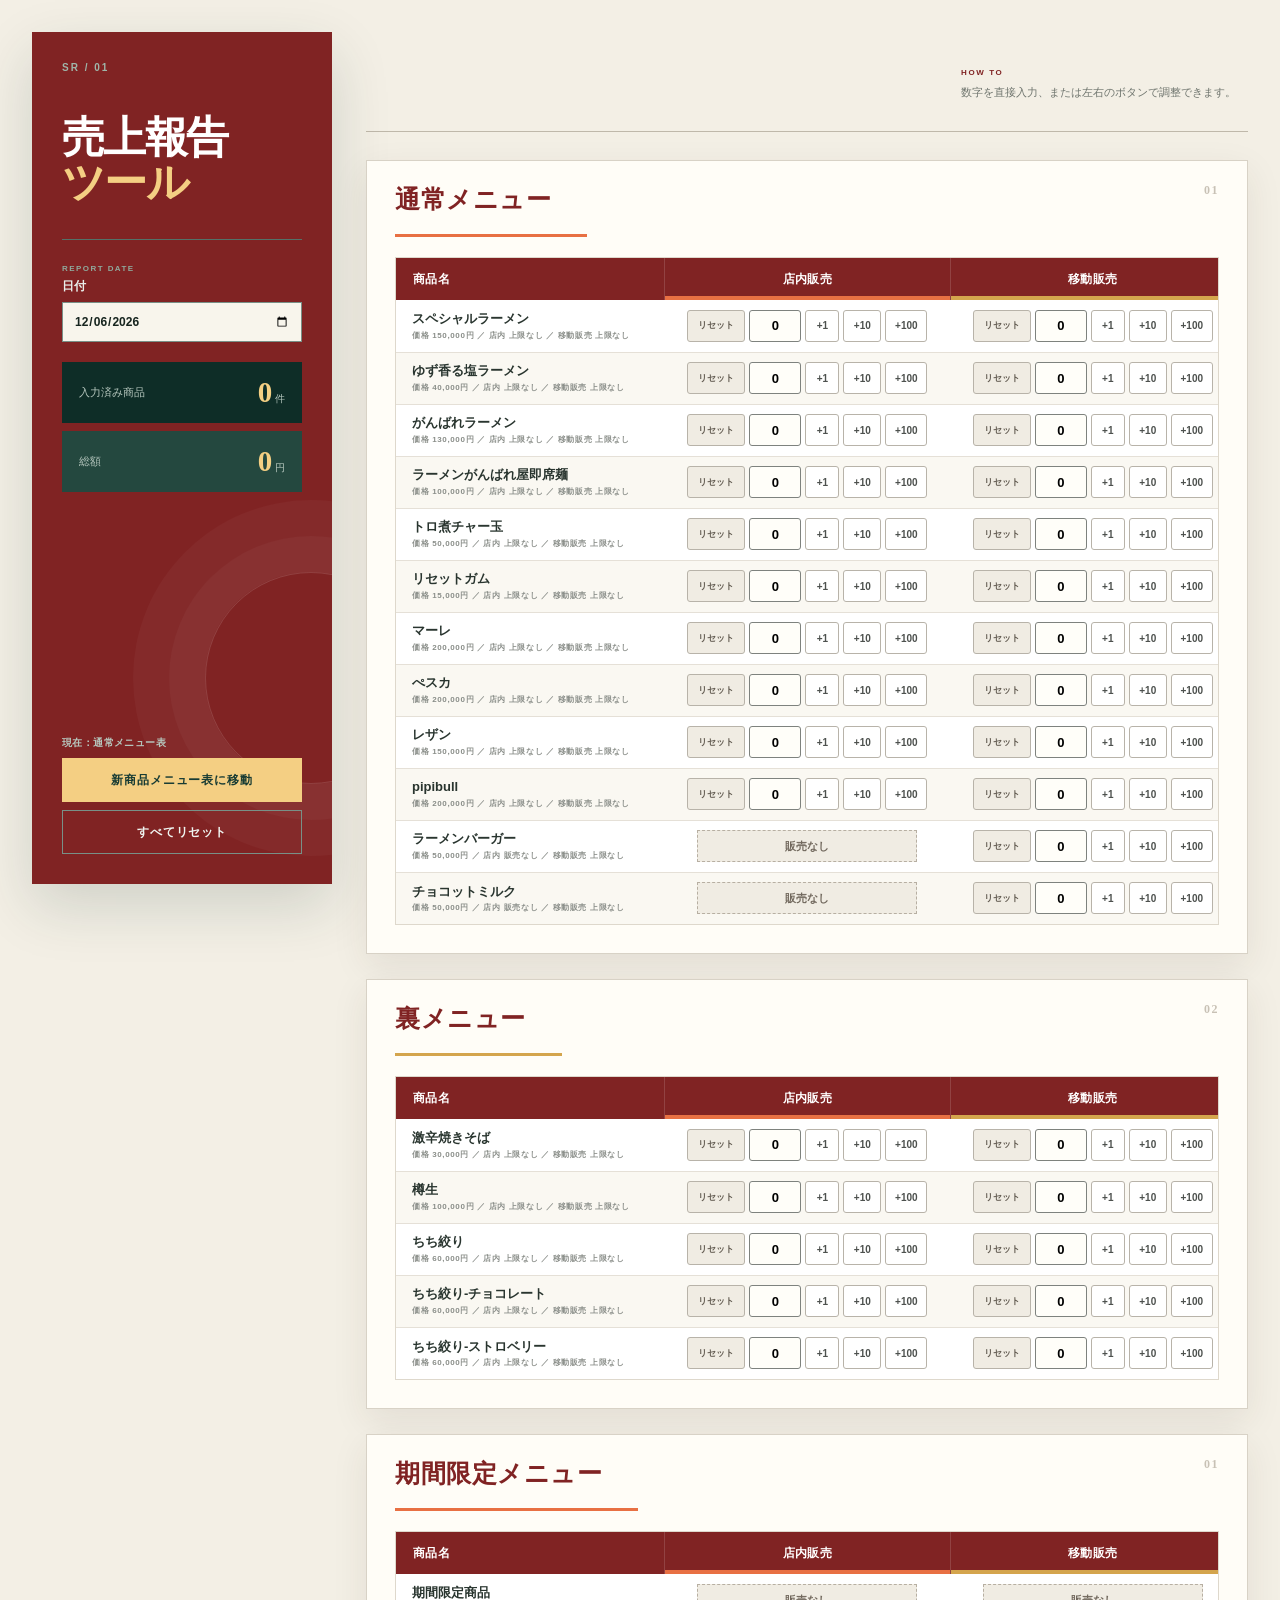
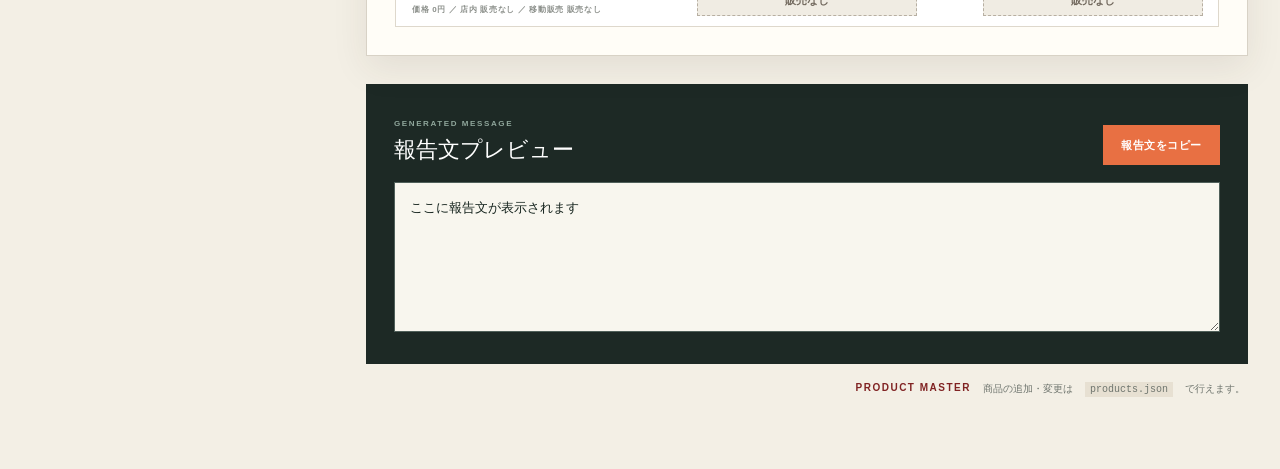
==== index.html @ a246244f "新商品追加" ====
<!doctype html>
<html lang="ja">
  <head>
    <meta charset="UTF-8">
    <meta name="viewport" content="width=device-width, initial-scale=1">
    <meta name="theme-color" content="#173b33">
    <meta name="description" content="商品の販売数を入力して、報告文を作成できる売上報告ツールです。">
    <title>売上報告ツール</title>
    <link rel="icon" href="favicon.svg">
    <link rel="stylesheet" href="styles.css?v=20260827">
    <script src="app.js?v=20260827" defer></script>
  </head>
  <body>
    <main class="app-shell">
      <aside class="control-deck">
        <header class="app-header">
          <span class="brand-number">SR / 01</span>
          <h1>売上報告<br><em>ツール</em></h1>
        </header>

        <div class="report-meta">
          <label>
            <span>REPORT DATE</span>
            日付
            <input id="report-date" type="date">
          </label>
        </div>

        <div class="count-card">
          <span>入力済み商品</span>
          <p><strong id="copy-count">0</strong><small> 件</small></p>
        </div>

        <div class="total-card" aria-live="polite">
          <span>総額</span>
          <p><strong id="sales-total">0</strong><small> 円</small></p>
        </div>

        <p id="current-menu-label" class="current-menu-label">現在：通常メニュー表</p>
        <button id="menu-switch-button" class="menu-switch-button" type="button" disabled>新商品メニュー表に移動</button>
        <button id="reset-button" class="reset-button" type="button">すべてリセット</button>
      </aside>

      <section class="work-area">
        <header class="work-header">
          <p class="work-note"><span>HOW TO</span> 数字を直接入力、または左右のボタンで調整できます。</p>
        </header>

        <div id="menu-panels" class="menu-panels" aria-live="polite">
          <p class="loading">商品情報を読み込んでいます…</p>
        </div>

        <section class="report-section" aria-labelledby="report-heading">
          <div class="report-actions">
            <div>
              <span>GENERATED MESSAGE</span>
              <h2 id="report-heading">報告文プレビュー</h2>
            </div>
            <div class="copy-action">
              <span id="copy-status" role="status"></span>
              <button id="copy-button" class="copy-button" type="button">報告文をコピー</button>
            </div>
          </div>
          <textarea id="report-output" readonly>ここに報告文が表示されます</textarea>
        </section>

        <footer>
          <span>PRODUCT MASTER</span>
          商品の追加・変更は <code id="product-master-file">products.json</code> で行えます。
        </footer>
      </section>
    </main>
  </body>
</html>
---- styles.css ----
:root {
  --paper: #f3efe5;
  --paper-deep: #e8e1d2;
  --card: #fffdf7;
  --ink: #17251f;
  --muted: #6f756e;
  --red: #802323;
  /* #173b33 */
  --red-soft: #000000;
  /* #dce8df */
  --orange: #e87043;
  --gold: #d4a54d;
  --blue: #4f7884;
  --line: #d8d2c6;
}

* { box-sizing: border-box; }
html { background: var(--paper); }

body {
  margin: 0;
  min-width: 320px;
  background:
    linear-gradient(90deg, transparent 49.9%, #ded8ca 50%, transparent 50.1%) 0 0 / 25% 100%,
    var(--paper);
  color: var(--ink);
  font-family: Arial, "Yu Gothic", "Hiragino Kaku Gothic ProN", sans-serif;
}

button, input, textarea { font: inherit; }
button { cursor: pointer; }

.app-shell {
  width: min(100%, 1600px);
  min-height: 100vh;
  margin: 0 auto;
  padding: 32px;
  display: grid;
  grid-template-columns: 300px minmax(0, 1fr);
  gap: 34px;
}

.control-deck {
  position: sticky;
  top: 24px;
  height: calc(100vh - 48px);
  min-height: 720px;
  padding: 30px;
  display: flex;
  flex-direction: column;
  overflow: hidden;
  background: var(--red);
  color: #fff;
  box-shadow: 0 22px 55px #173b3329;
}

.control-deck::before {
  content: "";
  position: absolute;
  right: -85px;
  bottom: 100px;
  width: 210px;
  height: 210px;
  border: 1px solid #ffffff22;
  border-radius: 50%;
  box-shadow: 0 0 0 36px #ffffff08, 0 0 0 72px #ffffff08;
}

.app-header { position: relative; z-index: 1; }
.brand-number { display: block; color: #9fb6aa; font-size: 10px; font-weight: 800; letter-spacing: .2em; }
.app-header h1 { margin: 42px 0 0; color: #fff; font: 600 43px/1.05 Georgia, "Yu Mincho", serif; letter-spacing: -.04em; }
.app-header h1 em { color: #f4cf83; font-style: normal; }

.report-meta {
  position: relative;
  z-index: 1;
  margin-top: 34px;
  padding-top: 24px;
  display: grid;
  gap: 17px;
  border-top: 1px solid #547168;
}

.report-meta label { color: #e9efeb; font-size: 12px; font-weight: 700; }
.report-meta label > span { display: block; margin-bottom: 5px; color: #8fa99c; font-size: 8px; letter-spacing: .18em; }
.report-meta input {
  width: 100%;
  height: 40px;
  margin-top: 7px;
  padding: 0 11px;
  border: 1px solid #789087;
  border-radius: 0;
  outline: none;
  background: #f8f5ec;
  color: var(--ink);
}
.report-meta input:focus { border-color: #f4cf83; box-shadow: 0 0 0 3px #f4cf8325; }

.count-card,
.total-card {
  position: relative;
  z-index: 1;
  margin-top: 20px;
  padding: 14px 17px;
  display: flex;
  align-items: center;
  justify-content: space-between;
  background: #0e2d27;
}
.total-card { margin-top: 8px; background: #24483f; }
.count-card > span,
.total-card > span { color: #b6c7be; font-size: 11px; }
.count-card p,
.total-card p { margin: 0; }
.count-card strong,
.total-card strong { color: #f4cf83; font: 600 29px Georgia, serif; }
.count-card small,
.total-card small { color: #b6c7be; font-size: 10px; }

.menu-switch-button,
.reset-button {
  position: relative;
  z-index: 1;
  width: 100%;
  min-height: 44px;
  border: 1px solid #789087;
  background: transparent;
  color: #eff5f1;
  font-size: 12px;
  font-weight: 800;
  letter-spacing: .08em;
}
.current-menu-label {
  position: relative;
  z-index: 1;
  margin: auto 0 8px;
  color: #b6c7be;
  font-size: 10px;
  font-weight: 700;
  letter-spacing: .04em;
}
.menu-switch-button {
  border-color: #f4cf83;
  background: #f4cf83;
  color: #173b33;
}
.menu-switch-button:hover:not(:disabled) { background: #ffe0a0; }
.menu-switch-button:disabled { cursor: not-allowed; opacity: .6; }
.reset-button { margin-top: 8px; }
.reset-button:hover { border-color: #f4cf83; color: #f4cf83; }

.work-area { min-width: 0; padding: 18px 0 40px; }

.work-header {
  min-height: 82px;
  padding: 8px 12px 30px;
  display: flex;
  align-items: flex-end;
  justify-content: flex-end;
  gap: 30px;
  border-bottom: 1px solid #bfb8aa;
}
.work-header p { margin: 0 0 7px; color: var(--orange); font-size: 9px; font-weight: 800; letter-spacing: .22em; }
.work-header h2 { margin: 0; font: 600 clamp(30px, 4vw, 50px)/1 Georgia, "Yu Mincho", serif; letter-spacing: -.04em; }
.work-header .work-note { max-width: 320px; margin: 0; color: var(--muted); font-size: 11px; font-weight: 500; letter-spacing: 0; line-height: 1.65; }
.work-note span { display: block; margin-bottom: 4px; color: var(--red); font-size: 8px; font-weight: 800; letter-spacing: .2em; }

.menu-panels { padding-top: 28px; display: grid; gap: 25px; }

.menu-panel {
  position: relative;
  min-width: 0;
  padding: 0 28px 28px;
  border: 1px solid var(--line);
  background: var(--card);
  box-shadow: 0 12px 34px #3b332416;
}

.menu-panel::before {
  content: "01";
  position: absolute;
  top: 22px;
  right: 28px;
  color: #c8c1b5;
  font: 700 12px Georgia, serif;
  letter-spacing: .12em;
}
.menu-panel:nth-child(2)::before { content: "02"; }

.menu-panel h2 {
  width: fit-content;
  margin: 0 0 20px;
  padding: 22px 36px 18px 0;
  border-bottom: 3px solid var(--orange);
  color: var(--red);
  font: 600 25px Georgia, "Yu Mincho", serif;
  letter-spacing: .02em;
}
.menu-panel:nth-child(2) h2 { border-bottom-color: var(--gold); }

.table-scroll { overflow-x: auto; border: 1px solid #ded8cc; }
.menu-table { width: 100%; min-width: 840px; border-collapse: collapse; table-layout: fixed; background: #fff; }
.menu-table th { height: 42px; padding: 8px 6px; border-right: 1px solid #ffffff24; background: var(--red); color: #fff; text-align: center; font-size: 12px; letter-spacing: .03em; }
.menu-table th:first-child { width: 32%; text-align: left; padding-left: 17px; }
.menu-table th:not(:first-child) { width: 34%; }
.menu-table th:nth-child(2) { box-shadow: inset 0 -4px var(--orange); }
.menu-table th:nth-child(3) { box-shadow: inset 0 -4px var(--gold); }

.menu-table td { height: 52px; padding: 9px 12px; border-bottom: 1px solid #e5e0d7; background: #fff; vertical-align: middle; }
.menu-table tr:nth-child(even) td { background: #faf8f2; }
.menu-table tr:last-child td { border-bottom: 0; }
.product-name { padding-left: 16px !important; color: #29352f; font-size: 13px; font-weight: 800; line-height: 1.35; overflow-wrap: anywhere; }
.product-name small { display: block; margin-top: 3px; color: #8a8e89; font-size: 8px; font-weight: 700; letter-spacing: .08em; }

.counter {
  width: min(100%, 240px);
  margin: 0 auto;
  display: grid;
  grid-template-columns: 58px minmax(52px, 64px) 34px 38px 42px;
  justify-content: center;
  align-items: stretch;
  gap: 4px;
}
.counter button {
  height: 32px;
  padding: 0;
  border: 1px solid #b8b3a9;
  border-radius: 3px;
  background: #fff;
  color: #4d514e;
  font-size: 10px;
  font-weight: 800;
}
.counter button:hover { border-color: var(--orange); background: #fff3e9; color: #a33e19; }
.counter .counter-reset { background: #f0ece3; color: #655e54; font-size: 9px; }
.counter .counter-reset:hover { border-color: var(--red); background: var(--red-soft); color: var(--red); }
.counter button:focus-visible, .counter input:focus-visible { outline: 3px solid #e9b85f; outline-offset: 1px; }
.counter input {
  width: 100%;
  height: 32px;
  padding: 2px;
  border: 1px solid #7e827e;
  border-radius: 3px;
  background: #fffef9;
  text-align: center;
  font-size: 13px;
  font-weight: 800;
  appearance: textfield;
}
.counter input::-webkit-inner-spin-button, .counter input::-webkit-outer-spin-button { appearance: none; margin: 0; }
.counter-note {
  width: min(100%, 220px);
  min-height: 32px;
  margin: 0 auto;
  padding: 6px 10px;
  display: grid;
  place-items: center;
  border: 1px dashed #b7afa2;
  background: #f0ece3;
  color: #71685d;
  text-align: center;
  font-size: 11px;
  font-weight: 800;
}

.loading, .error-message {
  min-height: 150px;
  margin: 0;
  padding: 58px 24px;
  border: 1px solid var(--line);
  background: var(--card);
  text-align: center;
}
.error-message { color: #a12f1c; background: #fff0ea; }
.error-message strong { display: block; color: #7e2d1d; }
.error-message p { margin: 10px 0 18px; color: #755f58; font-size: 12px; font-weight: 500; }
.file-load-button {
  width: fit-content;
  margin: 0 auto;
  padding: 10px 16px;
  display: block;
  background: var(--red);
  color: #fff;
  font-size: 12px;
  font-weight: 800;
  cursor: pointer;
}
.file-load-button input { position: absolute; width: 1px; height: 1px; overflow: hidden; opacity: 0; }

.report-section {
  margin-top: 28px;
  padding: 28px;
  background: #1d2925;
  color: #fff;
}
.report-actions { margin-bottom: 17px; display: flex; align-items: flex-end; justify-content: space-between; gap: 20px; }
.report-actions span { color: #8fa69b; font-size: 8px; font-weight: 800; letter-spacing: .2em; }
.report-actions h2 { margin: 5px 0 0; font: 500 22px Georgia, "Yu Mincho", serif; }
.copy-action { display: flex; align-items: center; gap: 13px; }
#copy-status { color: #f4cf83; font-size: 10px; letter-spacing: 0; }
.copy-button { min-height: 40px; padding: 0 18px; border: 0; background: var(--orange); color: white; font-size: 11px; font-weight: 800; letter-spacing: .05em; }
.copy-button:hover { background: #f18056; }
#report-output { width: 100%; min-height: 150px; padding: 15px; border: 1px solid #50605a; outline: none; resize: vertical; background: #f8f6ee; color: var(--ink); font-family: "MS Gothic", "BIZ UDGothic", ui-monospace, Consolas, monospace; font-size: 13px; line-height: 1.65; font-weight: 500; white-space: pre; tab-size: 4; }
#report-output:focus { border-color: #f4cf83; }

footer { padding: 18px 3px 0; display: flex; justify-content: flex-end; gap: 12px; color: var(--muted); font-size: 10px; }
footer > span { color: var(--red); font-weight: 800; letter-spacing: .15em; }
footer code { padding: 2px 5px; background: #e7e0d2; }

@media (max-width: 1000px) {
  .app-shell { padding: 20px; grid-template-columns: 240px minmax(0, 1fr); gap: 20px; }
  .control-deck { padding: 24px; }
  .app-header h1 { font-size: 36px; }
}

@media (max-width: 760px) {
  body { background: var(--paper); }
  .app-shell { padding: 12px; display: block; }
  .control-deck { position: relative; top: auto; width: 100%; height: auto; min-height: 0; padding: 24px; }
  .control-deck::before { display: none; }
  .app-header h1 br { display: none; }
  .app-header h1 { margin-top: 24px; font-size: 34px; }
  .app-header h1 em { margin-left: 8px; }
  .report-meta { margin-top: 22px; }
  .count-card { margin-top: 16px; }
  .current-menu-label { margin-top: 18px; }
  .menu-switch-button,
  .reset-button { margin-top: 8px; }
  .work-area { padding-top: 15px; }
  .work-header { min-height: 82px; padding-inline: 8px; align-items: flex-start; flex-direction: column; }
  .menu-panel { padding-inline: 12px; }
  .table-scroll { overflow: visible; border: 0; }
  .menu-table { min-width: 0; display: block; background: transparent; }
  .menu-table thead { display: none; }
  .menu-table tbody { display: grid; gap: 12px; }
  .menu-table tr {
    display: block;
    overflow: hidden;
    border: 1px solid #ded8cc;
    background: #fff;
  }
  .menu-table td,
  .menu-table tr:nth-child(even) td {
    width: 100%;
    height: auto;
    padding: 12px !important;
    display: block;
    border-bottom: 1px solid #e5e0d7;
    background: #fff;
  }
  .menu-table td:last-child { border-bottom: 0; }
  .menu-table .product-name {
    padding: 15px 12px !important;
    background: #f5f0e6 !important;
    font-size: 15px;
  }
  .menu-table td:not(.product-name)::before {
    margin-bottom: 8px;
    display: block;
    color: var(--red);
    font-size: 10px;
    font-weight: 800;
    letter-spacing: .08em;
  }
  .menu-table td:nth-child(2)::before { content: "店内販売"; }
  .menu-table td:nth-child(3)::before { content: "移動販売"; }
  .counter {
    width: 100%;
    max-width: none;
    grid-template-columns: 52px minmax(42px, 1fr) 34px 38px 42px;
  }
  .counter-note { width: 100%; max-width: none; }
  .report-actions { align-items: flex-start; flex-direction: column; }
  .copy-action { width: 100%; justify-content: space-between; }
}

@media (max-width: 480px) {
  .report-meta { grid-template-columns: 1fr; }
  .menu-panel h2 { font-size: 22px; }
  .report-section { padding: 20px 14px; }
  footer { flex-direction: column; gap: 4px; }
}

@media (prefers-reduced-motion: reduce) {
  * { scroll-behavior: auto !important; transition: none !important; }
}
/* test */
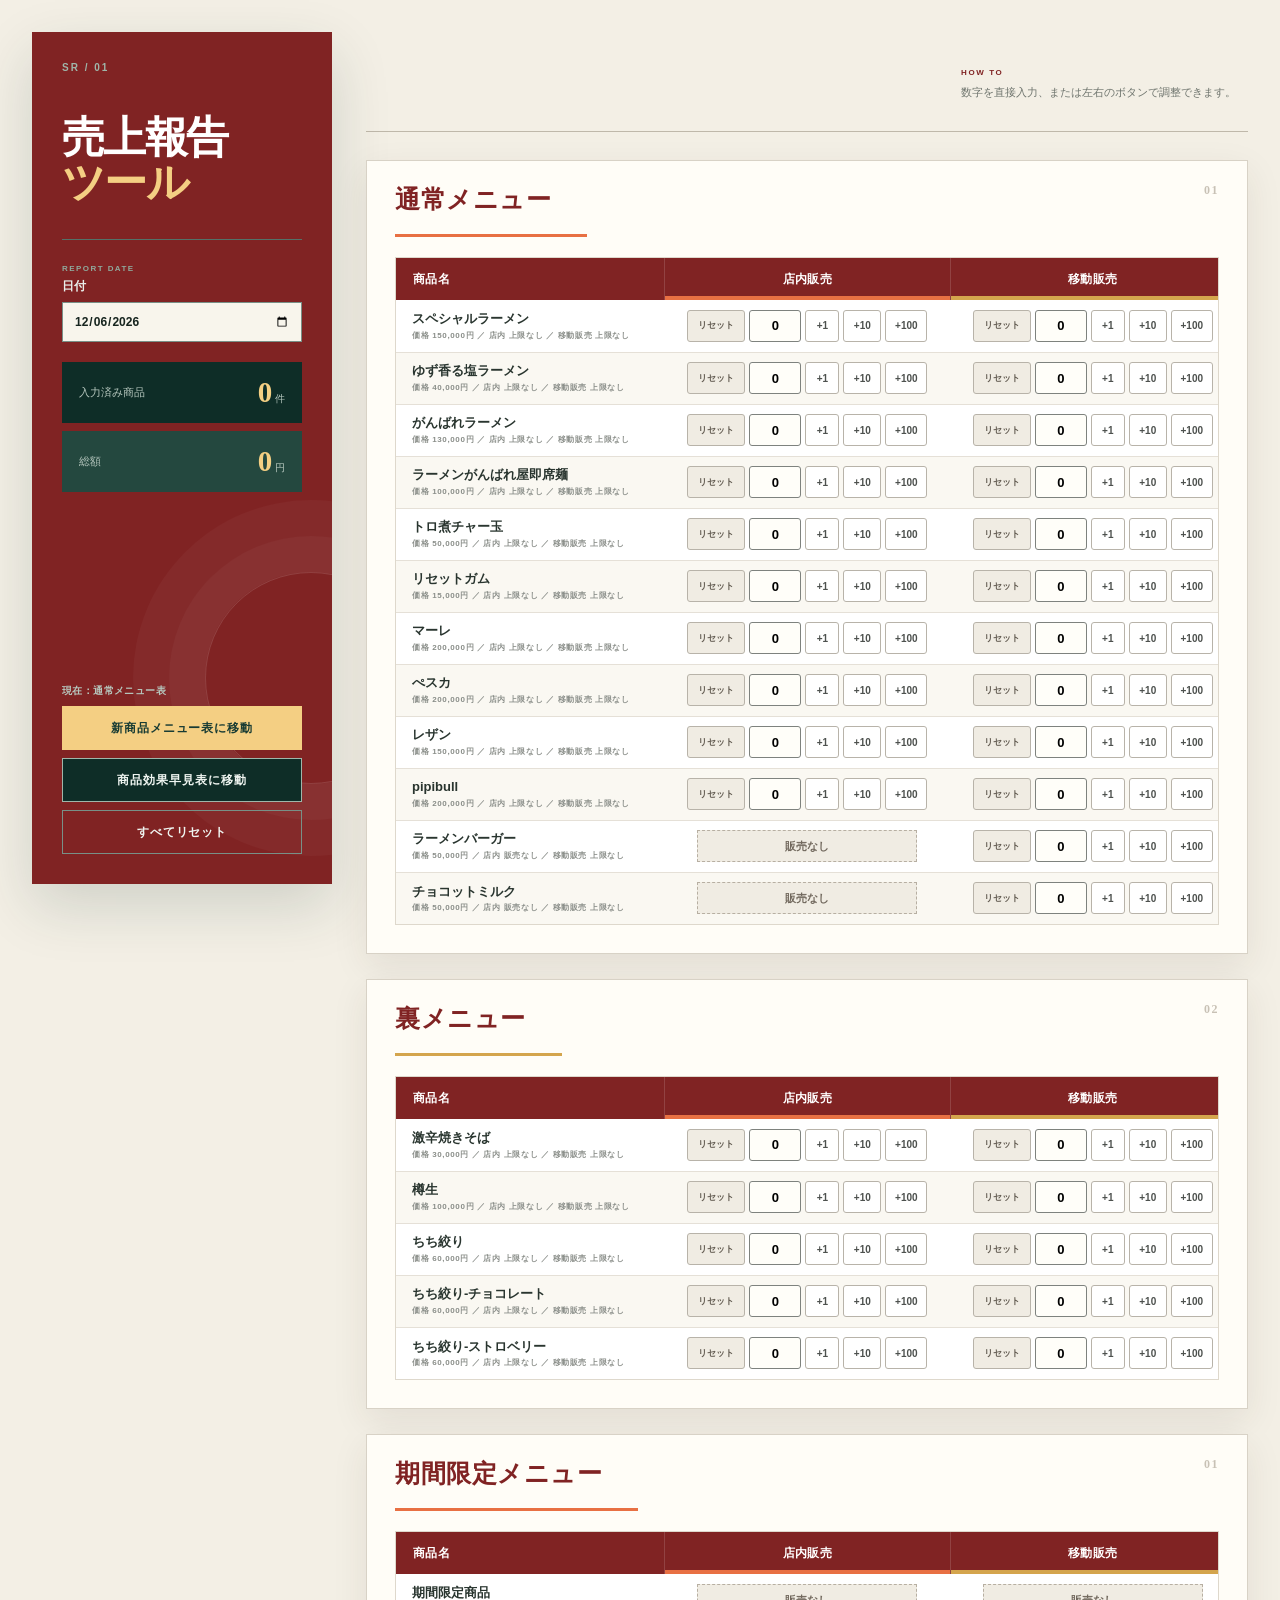
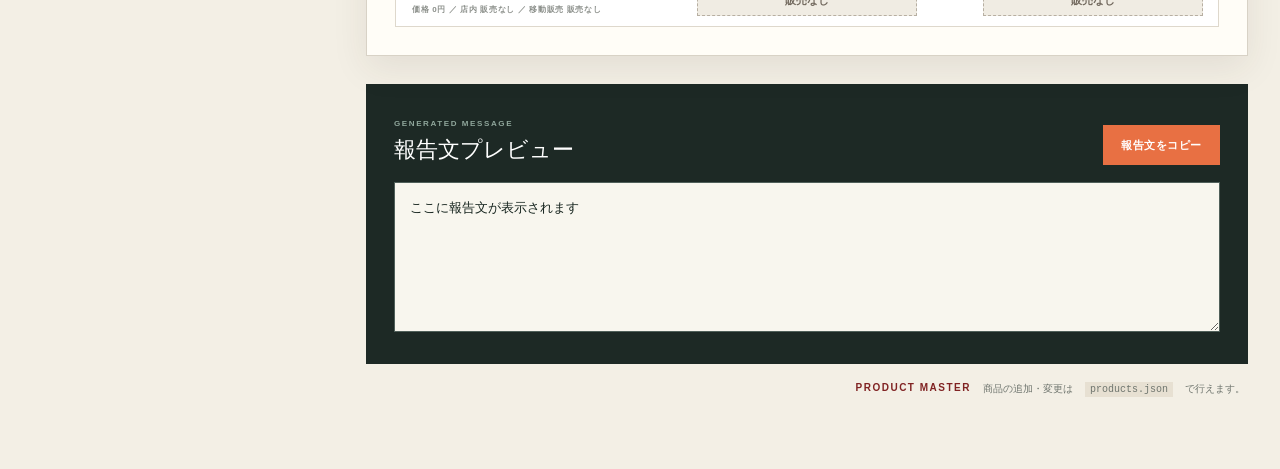
==== commit 509d4136: "効果表追加" ====
--- a/index.html
+++ b/index.html
@@ -38,6 +38,7 @@
 
         <p id="current-menu-label" class="current-menu-label">現在：通常メニュー表</p>
         <button id="menu-switch-button" class="menu-switch-button" type="button" disabled>新商品メニュー表に移動</button>
+        <a class="effect-page-link" href="effect.html">商品効果早見表に移動</a>
         <button id="reset-button" class="reset-button" type="button">すべてリセット</button>
       </aside>
 
--- a/styles.css
+++ b/styles.css
@@ -118,6 +118,7 @@
 .total-card small { color: #b6c7be; font-size: 10px; }
 
 .menu-switch-button,
+.effect-page-link,
 .reset-button {
   position: relative;
   z-index: 1;
@@ -129,7 +130,17 @@
   font-size: 12px;
   font-weight: 800;
   letter-spacing: .08em;
-}
+  text-decoration: none;
+}
+.effect-page-link {
+  margin-top: 8px;
+  display: grid;
+  place-items: center;
+  border-color: #9fb6aa;
+  background: #0e2d27;
+  color: #eff5f1;
+}
+.effect-page-link:hover { border-color: #f4cf83; color: #f4cf83; }
 .current-menu-label {
   position: relative;
   z-index: 1;
@@ -325,6 +336,7 @@
   .count-card { margin-top: 16px; }
   .current-menu-label { margin-top: 18px; }
   .menu-switch-button,
+  .effect-page-link,
   .reset-button { margin-top: 8px; }
   .work-area { padding-top: 15px; }
   .work-header { min-height: 82px; padding-inline: 8px; align-items: flex-start; flex-direction: column; }
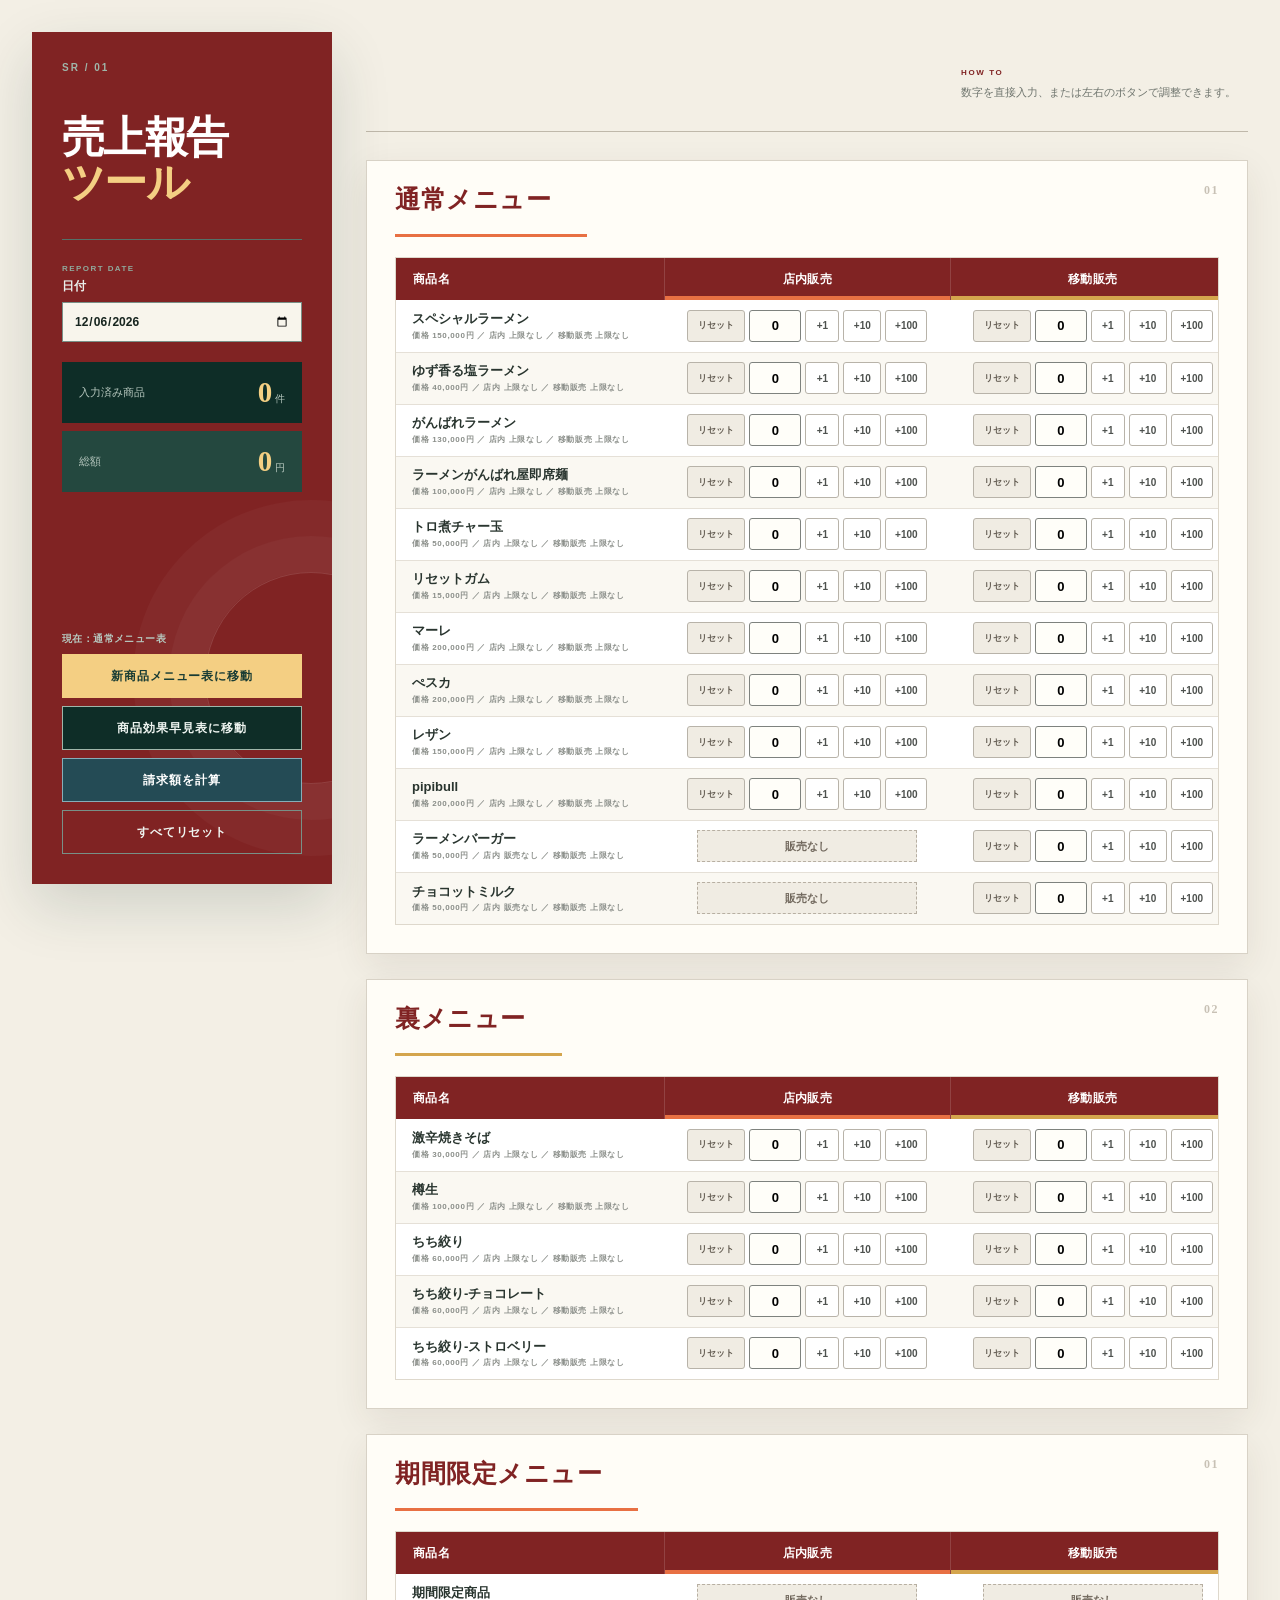
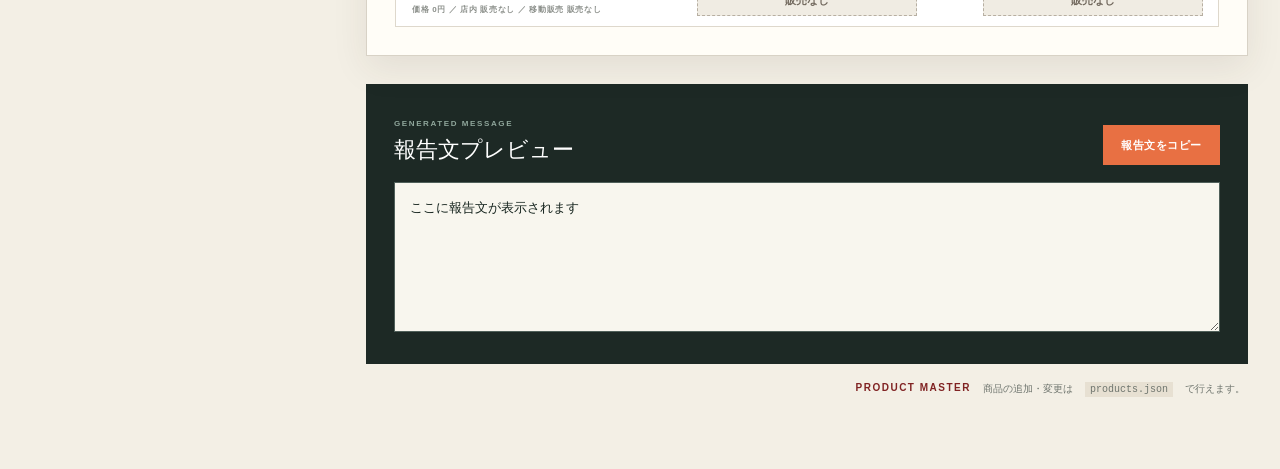
==== commit 7c716a63: "商品追加" ====
--- a/index.html
+++ b/index.html
@@ -7,8 +7,8 @@
     <meta name="description" content="商品の販売数を入力して、報告文を作成できる売上報告ツールです。">
     <title>売上報告ツール</title>
     <link rel="icon" href="favicon.svg">
-    <link rel="stylesheet" href="styles.css?v=20260827">
-    <script src="app.js?v=20260827" defer></script>
+    <link rel="stylesheet" href="styles.css?v=20260830-5">
+    <script src="app.js?v=20260830-5" defer></script>
   </head>
   <body>
     <main class="app-shell">
@@ -39,6 +39,7 @@
         <p id="current-menu-label" class="current-menu-label">現在：通常メニュー表</p>
         <button id="menu-switch-button" class="menu-switch-button" type="button" disabled>新商品メニュー表に移動</button>
         <a class="effect-page-link" href="effect.html">商品効果早見表に移動</a>
+        <button id="calculator-open-button" class="calculator-open-button" type="button" aria-haspopup="dialog" aria-controls="calculator-overlay" disabled>請求額を計算</button>
         <button id="reset-button" class="reset-button" type="button">すべてリセット</button>
       </aside>
 
@@ -71,5 +72,32 @@
         </footer>
       </section>
     </main>
+
+    <div id="calculator-overlay" class="calculator-overlay" hidden>
+      <section class="calculator" role="dialog" aria-modal="true" aria-labelledby="calculator-title">
+        <header class="calculator-header">
+          <div>
+            <span>CHECKOUT</span>
+            <h2 id="calculator-title">お会計計算</h2>
+          </div>
+          <button id="calculator-close-button" class="calculator-close-button" type="button" aria-label="お会計計算を閉じる">×</button>
+        </header>
+        <p id="billing-menu-name" class="billing-menu-name"></p>
+        <div id="billing-list" class="billing-list"></div>
+        <div class="billing-summary" aria-live="polite">
+          <div class="billing-total-area">
+            <span>合計</span>
+            <button id="billing-total-copy-button" class="billing-total-copy-button" type="button" aria-label="合計金額をコピー">
+              <strong><span id="billing-total">0</span><small> 円</small></strong>
+            </button>
+            <small id="billing-copy-status" class="billing-copy-status" role="status">金額をクリックしてコピー</small>
+          </div>
+          <div class="billing-summary-actions">
+            <button id="billing-clear-button" type="button">数量をすべてクリア</button>
+            <button id="billing-apply-button" class="billing-apply-button" type="button" disabled>売り上げ報告に反映</button>
+          </div>
+        </div>
+      </section>
+    </div>
   </body>
 </html>
--- a/styles.css
+++ b/styles.css
@@ -119,6 +119,7 @@
 
 .menu-switch-button,
 .effect-page-link,
+.calculator-open-button,
 .reset-button {
   position: relative;
   z-index: 1;
@@ -141,6 +142,14 @@
   color: #eff5f1;
 }
 .effect-page-link:hover { border-color: #f4cf83; color: #f4cf83; }
+.calculator-open-button {
+  margin-top: 8px;
+  border-color: #86aeb8;
+  background: #244b55;
+  color: #fff;
+}
+.calculator-open-button:hover { border-color: #bce8f1; background: #2d5d68; }
+.calculator-open-button:disabled { cursor: not-allowed; opacity: .6; }
 .current-menu-label {
   position: relative;
   z-index: 1;
@@ -159,6 +168,92 @@
 .menu-switch-button:disabled { cursor: not-allowed; opacity: .6; }
 .reset-button { margin-top: 8px; }
 .reset-button:hover { border-color: #f4cf83; color: #f4cf83; }
+
+.calculator-overlay {
+  position: fixed;
+  inset: 0;
+  z-index: 2000;
+  padding: 20px;
+  display: grid;
+  place-items: center;
+  background: #0b1712b8;
+  backdrop-filter: blur(4px);
+}
+.calculator-overlay[hidden] { display: none; }
+.calculator {
+  width: min(100%, 760px);
+  max-height: calc(100dvh - 40px);
+  padding: 18px;
+  display: flex;
+  flex-direction: column;
+  border: 1px solid #ffffff33;
+  border-radius: 18px;
+  background: #17251f;
+  color: #fff;
+  box-shadow: 0 24px 70px #0008;
+}
+.calculator-header { margin-bottom: 14px; display: flex; align-items: center; justify-content: space-between; }
+.calculator-header span { color: #8fa99c; font-size: 8px; font-weight: 800; letter-spacing: .2em; }
+.calculator-header h2 { margin: 0; color: #f4cf83; font: 600 24px Georgia, "Yu Mincho", serif; }
+.calculator-close-button {
+  width: 40px;
+  height: 40px;
+  border: 1px solid #789087;
+  border-radius: 50%;
+  background: transparent;
+  color: #fff;
+  font-size: 24px;
+  line-height: 1;
+}
+.calculator-close-button:hover { border-color: #f4cf83; color: #f4cf83; }
+.billing-menu-name { margin: 0 0 10px; color: #dce8df; font-size: 12px; font-weight: 700; }
+.billing-list { min-height: 120px; overflow-y: auto; border: 1px solid #52645d; background: #f8f5ec; color: var(--ink); }
+.billing-group h3 { margin: 0; padding: 10px 14px; position: sticky; top: 0; z-index: 1; background: #dce8df; color: #173b33; font-size: 13px; }
+.billing-item {
+  min-height: 68px;
+  padding: 10px 14px;
+  display: grid;
+  grid-template-columns: minmax(0, 1fr) 190px 120px;
+  align-items: center;
+  gap: 14px;
+  border-bottom: 1px solid #ded8cc;
+  background: #fff;
+}
+.billing-group .billing-item:nth-child(odd) { background: #faf8f2; }
+.billing-product { min-width: 0; }
+.billing-product strong { display: block; overflow-wrap: anywhere; font-size: 13px; }
+.billing-product small { display: block; margin-top: 4px; color: var(--muted); font-size: 10px; }
+.billing-quantity { display: grid; gap: 5px; }
+.billing-step-row { display: grid; grid-template-columns: repeat(3, 1fr); gap: 4px; }
+.billing-quantity button,
+.billing-quantity input { width: 100%; height: 34px; border: 1px solid #aaa49a; border-radius: 6px; }
+.billing-quantity button { background: #e7e0d2; color: var(--ink); font-size: 11px; font-weight: 900; }
+.billing-step-row.decrease button { background: #eee8df; color: #70463a; }
+.billing-step-row.increase button { background: #dce8df; color: #24523e; }
+.billing-quantity button:hover { border-color: var(--orange); background: #fff0e6; }
+.billing-quantity input { padding: 2px; background: #fff; text-align: center; font-size: 14px; font-weight: 800; appearance: textfield; }
+.billing-quantity input::-webkit-inner-spin-button,
+.billing-quantity input::-webkit-outer-spin-button { appearance: none; margin: 0; }
+.billing-line-total { color: var(--red); text-align: right; font-size: 14px; }
+.billing-summary { margin-top: 12px; display: flex; align-items: center; justify-content: space-between; gap: 16px; }
+.billing-total-area > span { display: block; color: #b6c7be; font-size: 10px; font-weight: 700; }
+.billing-total-copy-button { margin-top: 3px; padding: 2px 8px 2px 0; border: 0; border-bottom: 1px dashed #f4cf83; background: transparent; text-align: left; }
+.billing-total-copy-button:hover { background: #ffffff0d; }
+.billing-total-copy-button strong { display: block; color: #f4cf83; font: 700 32px Georgia, serif; }
+.billing-summary small { font: 700 11px Arial, sans-serif; }
+.billing-copy-status { min-height: 15px; margin-top: 5px; display: block; color: #b6c7be; font-size: 9px !important; }
+.billing-summary button { min-height: 42px; padding: 0 15px; border: 1px solid #789087; background: transparent; color: #fff; font-size: 11px; font-weight: 800; }
+.billing-summary .billing-total-copy-button { min-height: 0; padding: 2px 8px 2px 0; border: 0; border-bottom: 1px dashed #f4cf83; color: #f4cf83; }
+.billing-summary button:hover { border-color: #f4cf83; color: #f4cf83; }
+.billing-summary-actions { display: flex; gap: 8px; }
+.billing-summary .billing-apply-button { border-color: #f4cf83; background: #f4cf83; color: #173b33; }
+.billing-summary .billing-apply-button:hover:not(:disabled) { background: #ffe0a0; color: #173b33; }
+.billing-summary button:disabled { cursor: not-allowed; opacity: .5; }
+.billing-quantity button:focus-visible,
+.billing-quantity input:focus-visible,
+.billing-summary button:focus-visible,
+.calculator-close-button:focus-visible { outline: 3px solid #f4cf83; outline-offset: 2px; }
+body.calculator-is-open { overflow: hidden; }
 
 .work-area { min-width: 0; padding: 18px 0 40px; }
 
@@ -337,6 +432,7 @@
   .current-menu-label { margin-top: 18px; }
   .menu-switch-button,
   .effect-page-link,
+  .calculator-open-button,
   .reset-button { margin-top: 8px; }
   .work-area { padding-top: 15px; }
   .work-header { min-height: 82px; padding-inline: 8px; align-items: flex-start; flex-direction: column; }
@@ -391,6 +487,15 @@
   .menu-panel h2 { font-size: 22px; }
   .report-section { padding: 20px 14px; }
   footer { flex-direction: column; gap: 4px; }
+  .calculator-overlay { padding: 10px; }
+  .calculator { max-height: calc(100dvh - 20px); padding: 14px; }
+  .billing-item { grid-template-columns: 1fr auto; gap: 9px 12px; }
+  .billing-product { grid-column: 1 / -1; }
+  .billing-quantity { width: 190px; }
+  .billing-line-total { min-width: 96px; }
+  .billing-summary { align-items: stretch; flex-direction: column; }
+  .billing-summary-actions { display: grid; grid-template-columns: 1fr 1fr; }
+  .billing-summary-actions button { width: 100%; padding: 0 8px; }
 }
 
 @media (prefers-reduced-motion: reduce) {
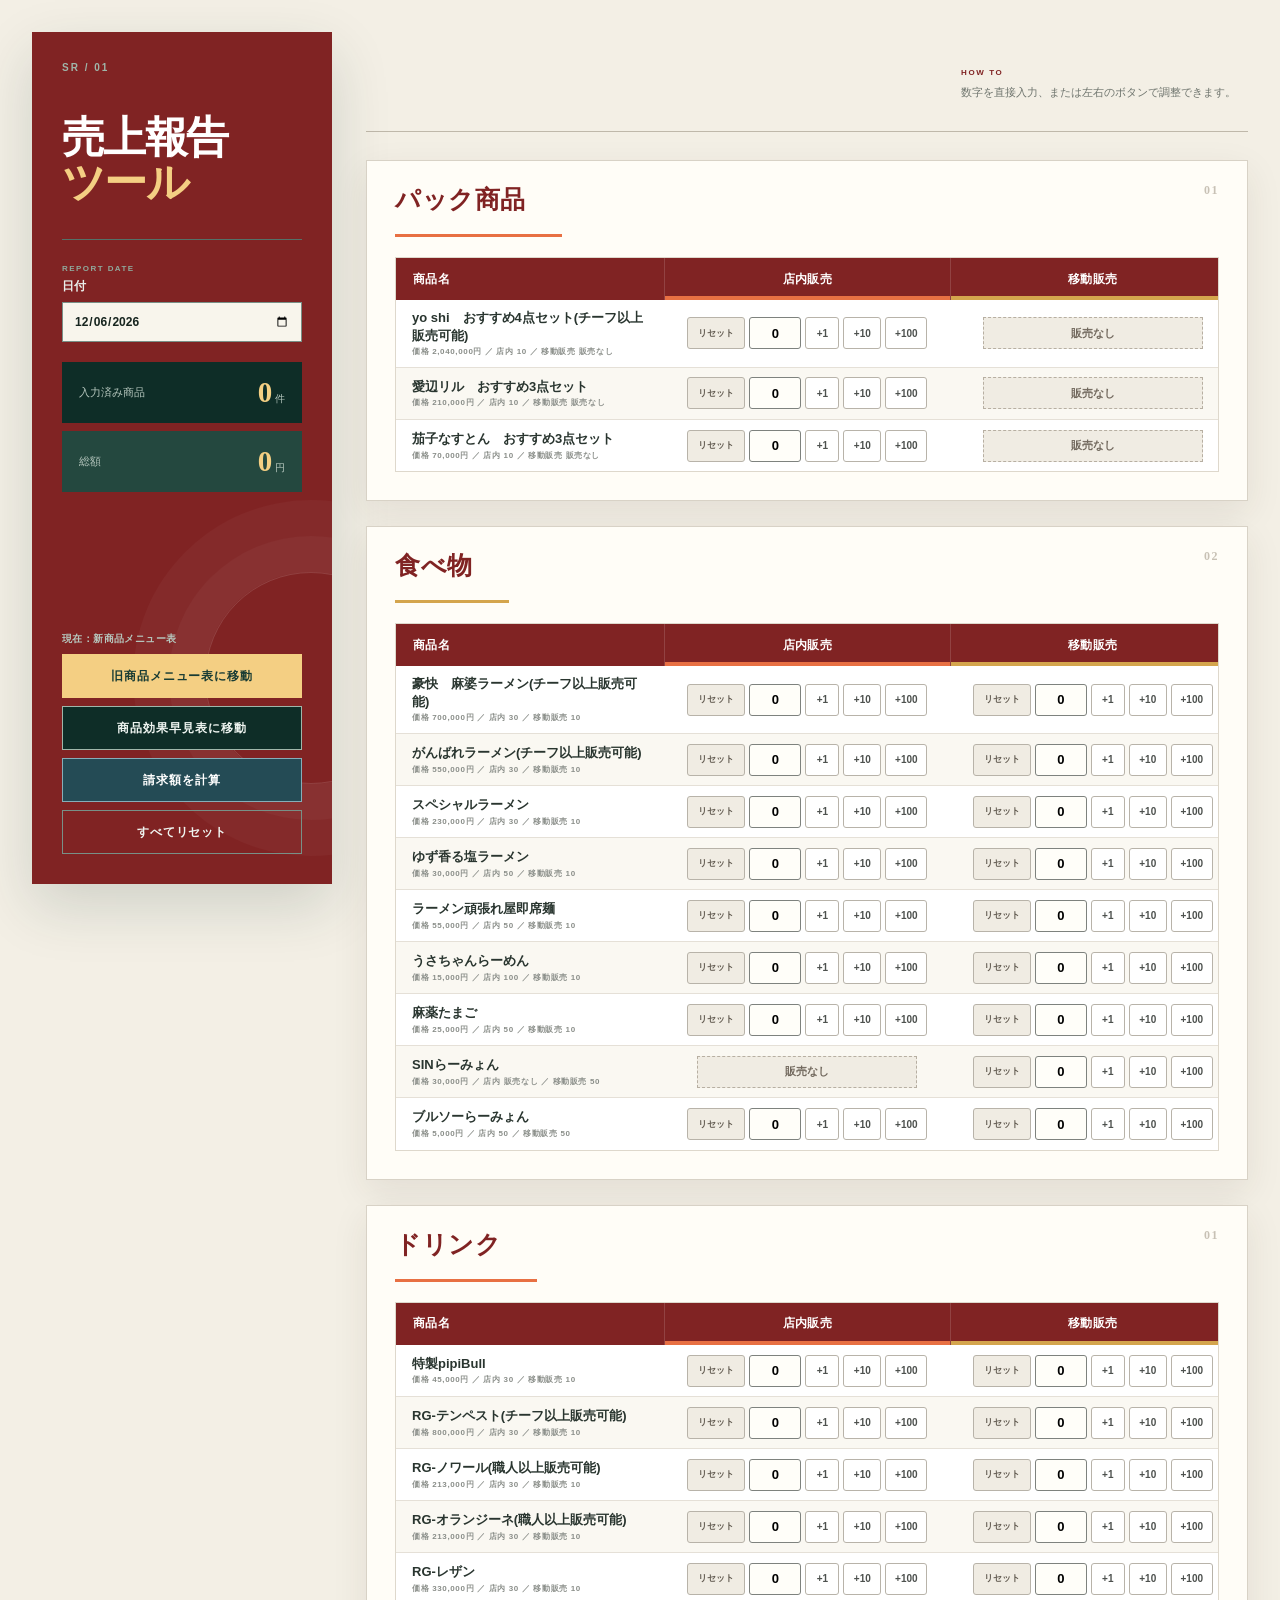
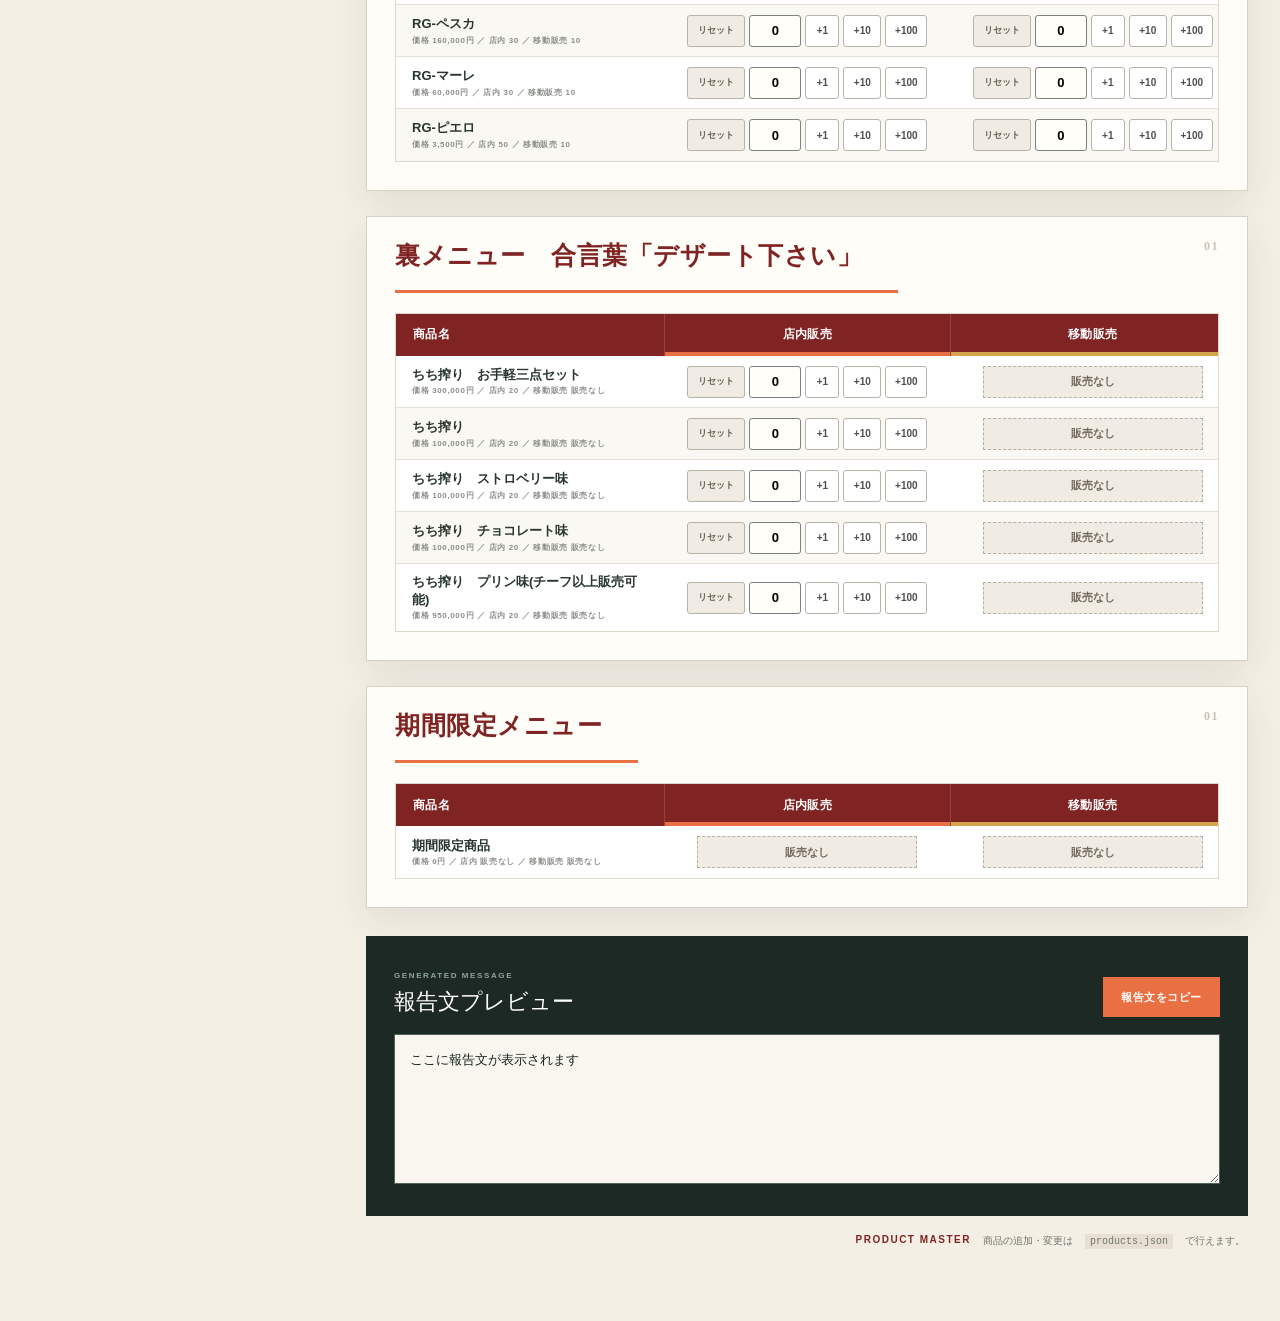
==== commit bb556c20: "新商品に変更" ====
--- a/index.html
+++ b/index.html
@@ -7,8 +7,8 @@
     <meta name="description" content="商品の販売数を入力して、報告文を作成できる売上報告ツールです。">
     <title>売上報告ツール</title>
     <link rel="icon" href="favicon.svg">
-    <link rel="stylesheet" href="styles.css?v=20260830-5">
-    <script src="app.js?v=20260830-5" defer></script>
+    <link rel="stylesheet" href="styles.css?v=20260831-1">
+    <script src="app.js?v=20260831-1" defer></script>
   </head>
   <body>
     <main class="app-shell">
@@ -36,8 +36,8 @@
           <p><strong id="sales-total">0</strong><small> 円</small></p>
         </div>
 
-        <p id="current-menu-label" class="current-menu-label">現在：通常メニュー表</p>
-        <button id="menu-switch-button" class="menu-switch-button" type="button" disabled>新商品メニュー表に移動</button>
+        <p id="current-menu-label" class="current-menu-label">現在：新商品メニュー表</p>
+        <button id="menu-switch-button" class="menu-switch-button" type="button" disabled>旧商品メニュー表に移動</button>
         <a class="effect-page-link" href="effect.html">商品効果早見表に移動</a>
         <button id="calculator-open-button" class="calculator-open-button" type="button" aria-haspopup="dialog" aria-controls="calculator-overlay" disabled>請求額を計算</button>
         <button id="reset-button" class="reset-button" type="button">すべてリセット</button>
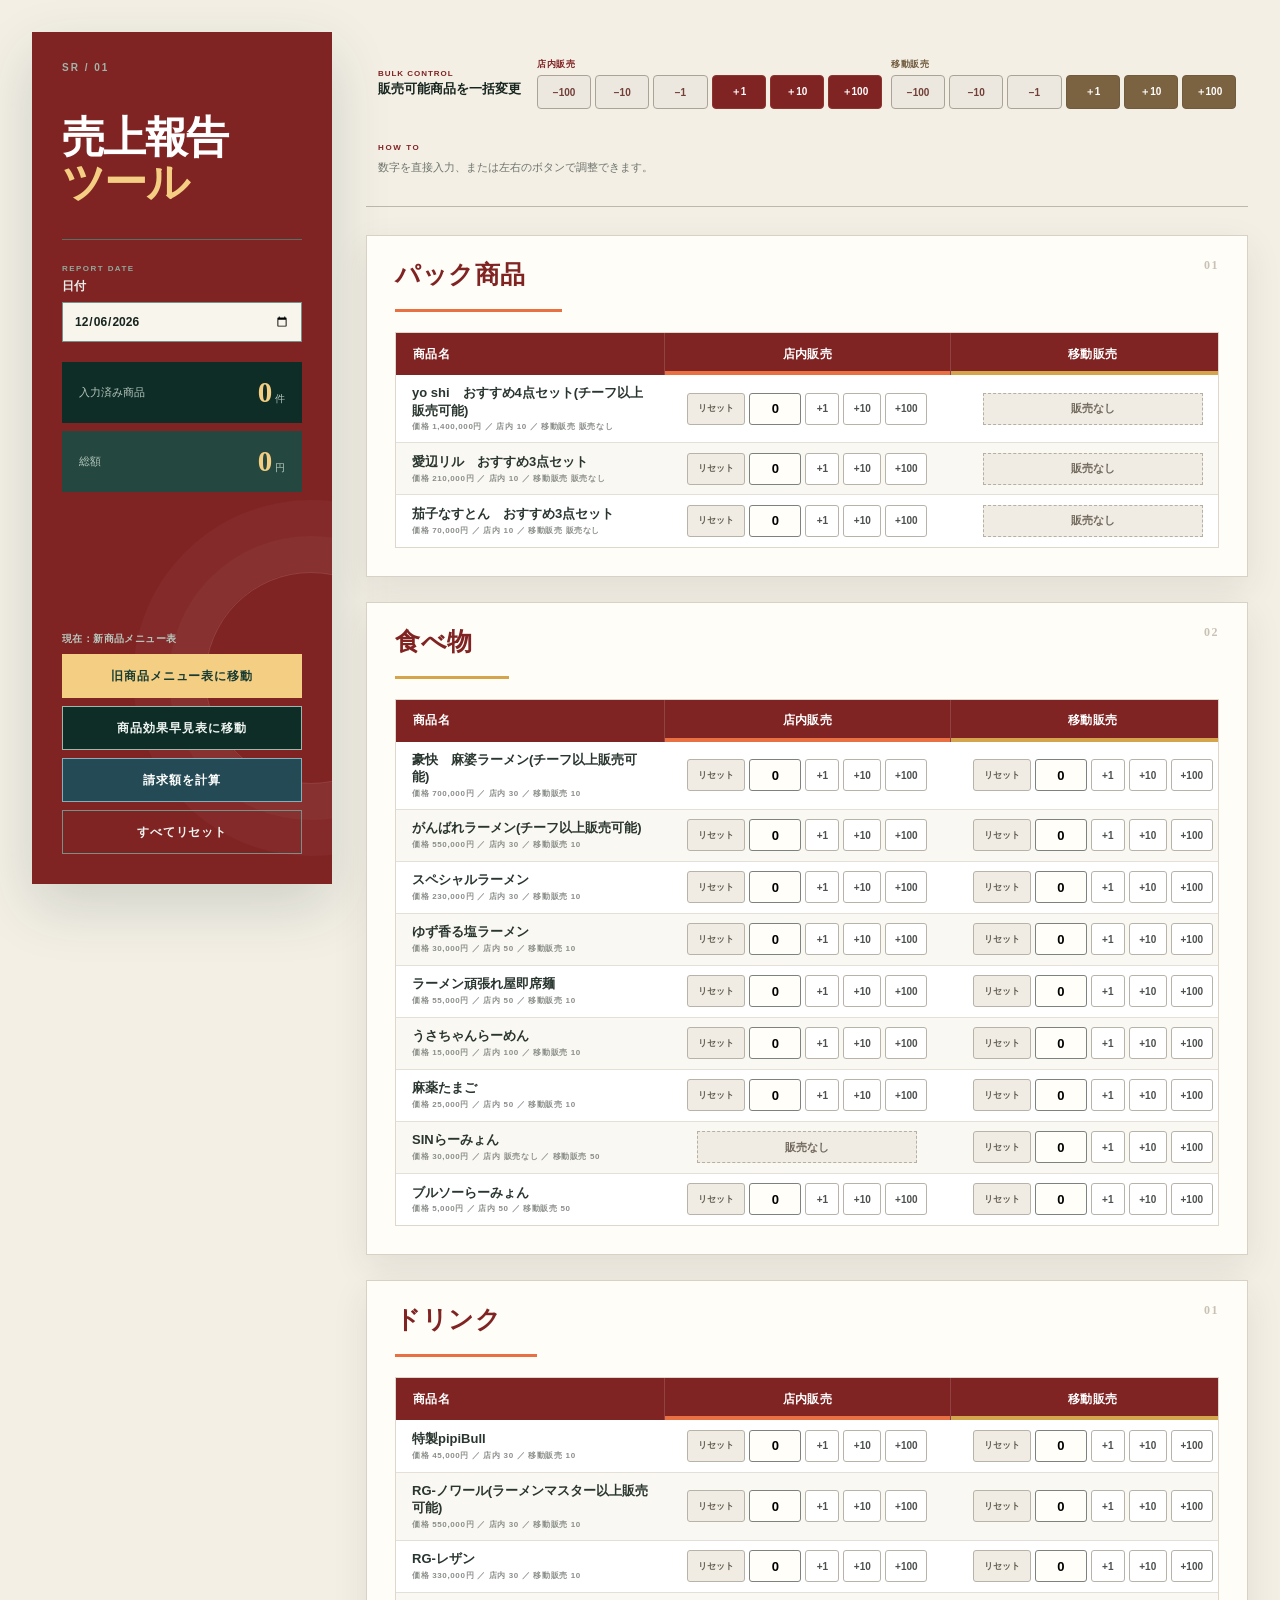
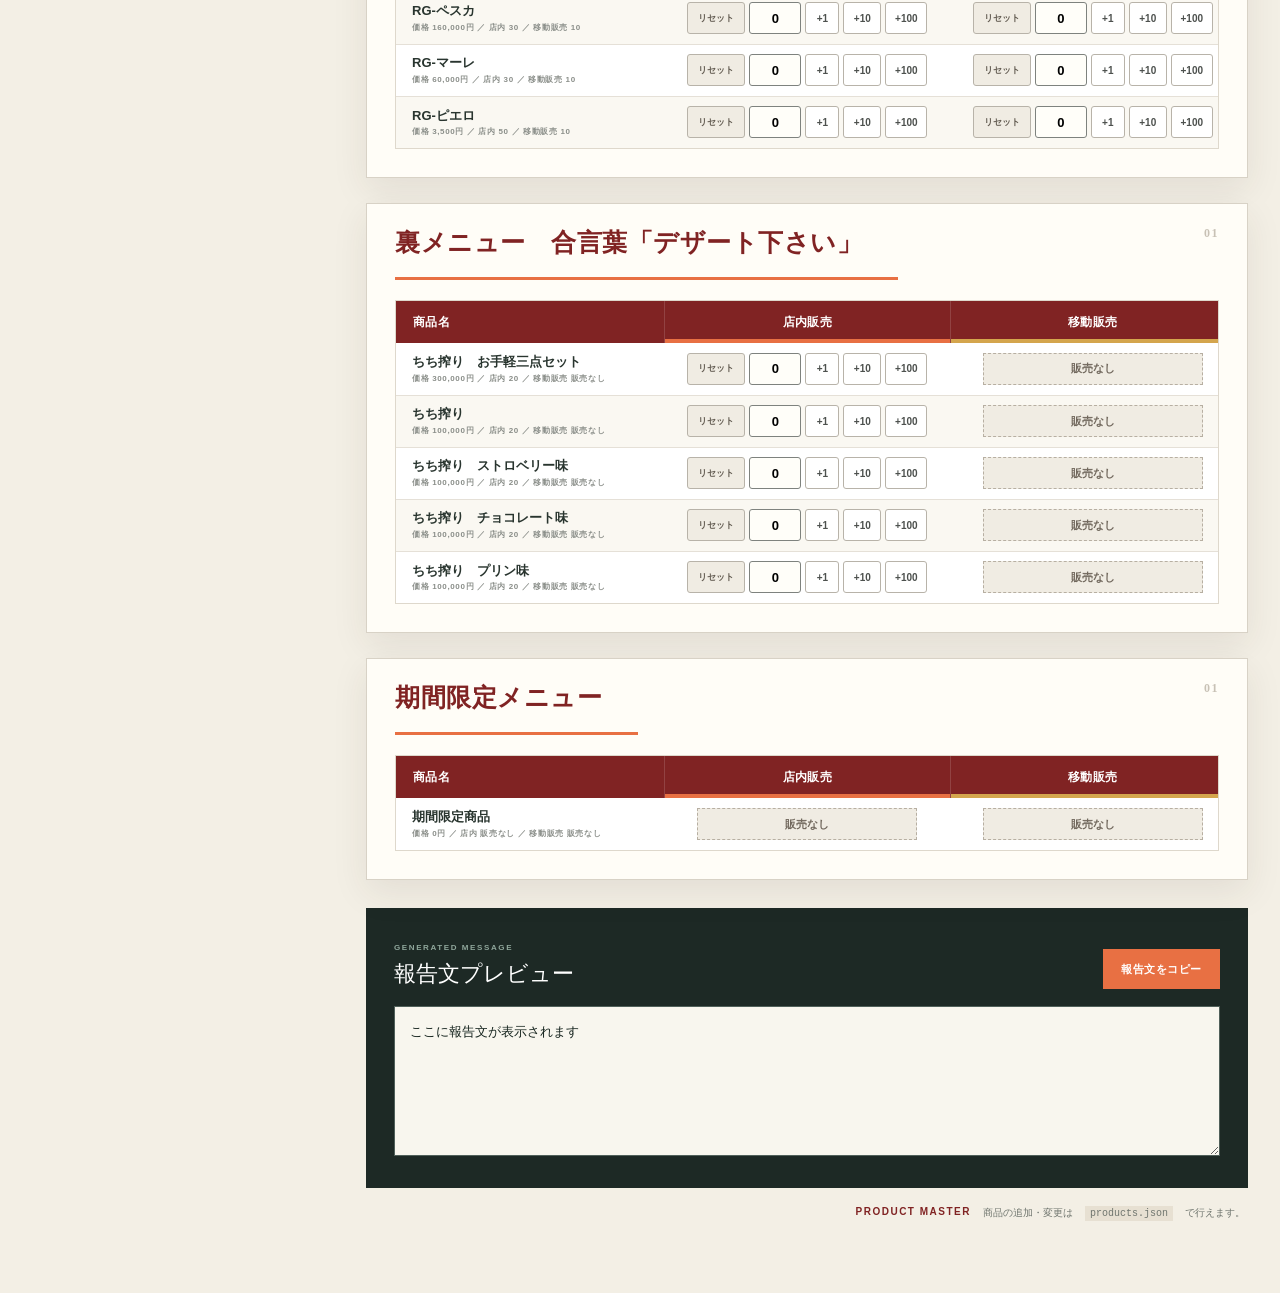
==== commit 22ef2621: "一括追加" ====
--- a/index.html
+++ b/index.html
@@ -7,8 +7,8 @@
     <meta name="description" content="商品の販売数を入力して、報告文を作成できる売上報告ツールです。">
     <title>売上報告ツール</title>
     <link rel="icon" href="favicon.svg">
-    <link rel="stylesheet" href="styles.css?v=20260831-1">
-    <script src="app.js?v=20260831-1" defer></script>
+    <link rel="stylesheet" href="styles.css?v=20260903-2">
+    <script src="app.js?v=20260903-2" defer></script>
   </head>
   <body>
     <main class="app-shell">
@@ -45,6 +45,35 @@
 
       <section class="work-area">
         <header class="work-header">
+          <div class="bulk-controls" aria-label="販売可能商品を一括加算">
+            <div class="bulk-title">
+              <span>BULK CONTROL</span>
+              <strong>販売可能商品を一括変更</strong>
+            </div>
+            <div class="bulk-channel">
+              <strong>店内販売</strong>
+              <div class="bulk-step-buttons" aria-label="店内販売を一括変更">
+                <button type="button" data-bulk-channel="inside" data-bulk-change="-100" disabled>−100</button>
+                <button type="button" data-bulk-channel="inside" data-bulk-change="-10" disabled>−10</button>
+                <button type="button" data-bulk-channel="inside" data-bulk-change="-1" disabled>−1</button>
+                <button type="button" data-bulk-channel="inside" data-bulk-change="1" disabled>＋1</button>
+                <button type="button" data-bulk-channel="inside" data-bulk-change="10" disabled>＋10</button>
+                <button type="button" data-bulk-channel="inside" data-bulk-change="100" disabled>＋100</button>
+              </div>
+            </div>
+            <div class="bulk-channel bulk-channel-mobile">
+              <strong>移動販売</strong>
+              <div class="bulk-step-buttons" aria-label="移動販売を一括変更">
+                <button type="button" data-bulk-channel="mobile" data-bulk-change="-100" disabled>−100</button>
+                <button type="button" data-bulk-channel="mobile" data-bulk-change="-10" disabled>−10</button>
+                <button type="button" data-bulk-channel="mobile" data-bulk-change="-1" disabled>−1</button>
+                <button type="button" data-bulk-channel="mobile" data-bulk-change="1" disabled>＋1</button>
+                <button type="button" data-bulk-channel="mobile" data-bulk-change="10" disabled>＋10</button>
+                <button type="button" data-bulk-channel="mobile" data-bulk-change="100" disabled>＋100</button>
+              </div>
+            </div>
+            <small id="bulk-status" class="bulk-status" role="status"></small>
+          </div>
           <p class="work-note"><span>HOW TO</span> 数字を直接入力、または左右のボタンで調整できます。</p>
         </header>
 
--- a/styles.css
+++ b/styles.css
@@ -261,15 +261,47 @@
   min-height: 82px;
   padding: 8px 12px 30px;
   display: flex;
-  align-items: flex-end;
-  justify-content: flex-end;
-  gap: 30px;
+  align-items: flex-start;
+  justify-content: flex-start;
+  flex-direction: column;
+  gap: 12px;
   border-bottom: 1px solid #bfb8aa;
 }
 .work-header p { margin: 0 0 7px; color: var(--orange); font-size: 9px; font-weight: 800; letter-spacing: .22em; }
 .work-header h2 { margin: 0; font: 600 clamp(30px, 4vw, 50px)/1 Georgia, "Yu Mincho", serif; letter-spacing: -.04em; }
 .work-header .work-note { max-width: 320px; margin: 0; color: var(--muted); font-size: 11px; font-weight: 500; letter-spacing: 0; line-height: 1.65; }
 .work-note span { display: block; margin-bottom: 4px; color: var(--red); font-size: 8px; font-weight: 800; letter-spacing: .2em; }
+.bulk-controls {
+  width: 100%;
+  margin-right: auto;
+  display: grid;
+  grid-template-columns: 150px minmax(270px, 1fr) minmax(270px, 1fr);
+  align-items: center;
+  gap: 7px 9px;
+}
+.bulk-title { align-self: center; display: grid; gap: 2px; }
+.bulk-title span { color: var(--red); font-size: 8px; font-weight: 900; letter-spacing: .12em; }
+.bulk-title strong { color: var(--ink); font-size: 13px; white-space: nowrap; }
+.bulk-channel { display: grid; gap: 4px; }
+.bulk-channel > strong { color: var(--red); font-size: 9px; letter-spacing: .08em; }
+.bulk-channel-mobile > strong { color: #705b3e; }
+.bulk-step-buttons { display: grid; grid-template-columns: repeat(6, minmax(36px, 1fr)); gap: 4px; }
+.bulk-step-buttons button {
+  min-height: 34px;
+  padding: 4px 3px;
+  border: 1px solid #aaa398;
+  border-radius: 4px;
+  background: #ede8df;
+  color: #713f37;
+  font-size: 10px;
+  font-weight: 900;
+}
+.bulk-step-buttons button:nth-child(n+4) { border-color: #8e342f; background: var(--red); color: #fff; }
+.bulk-channel-mobile .bulk-step-buttons button:nth-child(n+4) { border-color: #705b3e; background: #7b6240; }
+.bulk-step-buttons button:hover:not(:disabled) { filter: brightness(1.12); }
+.bulk-step-buttons button:disabled { cursor: not-allowed; opacity: .45; }
+.bulk-step-buttons button:focus-visible { outline: 3px solid #e9b85f; outline-offset: 2px; }
+.bulk-status { min-height: 13px; grid-column: 1 / -1; color: #4c675b; font-size: 9px; font-weight: 800; }
 
 .menu-panels { padding-top: 28px; display: grid; gap: 25px; }
 
@@ -417,6 +449,9 @@
   .app-shell { padding: 20px; grid-template-columns: 240px minmax(0, 1fr); gap: 20px; }
   .control-deck { padding: 24px; }
   .app-header h1 { font-size: 36px; }
+  .work-header { align-items: flex-start; flex-direction: column; gap: 12px; }
+  .bulk-controls { width: 100%; margin: 0; grid-template-columns: 1fr 1fr; }
+  .bulk-title { grid-column: 1 / -1; }
 }
 
 @media (max-width: 760px) {
@@ -436,6 +471,9 @@
   .reset-button { margin-top: 8px; }
   .work-area { padding-top: 15px; }
   .work-header { min-height: 82px; padding-inline: 8px; align-items: flex-start; flex-direction: column; }
+  .bulk-controls { grid-template-columns: 1fr; }
+  .bulk-title { grid-column: auto; }
+  .bulk-step-buttons button { min-height: 40px; }
   .menu-panel { padding-inline: 12px; }
   .table-scroll { overflow: visible; border: 0; }
   .menu-table { min-width: 0; display: block; background: transparent; }
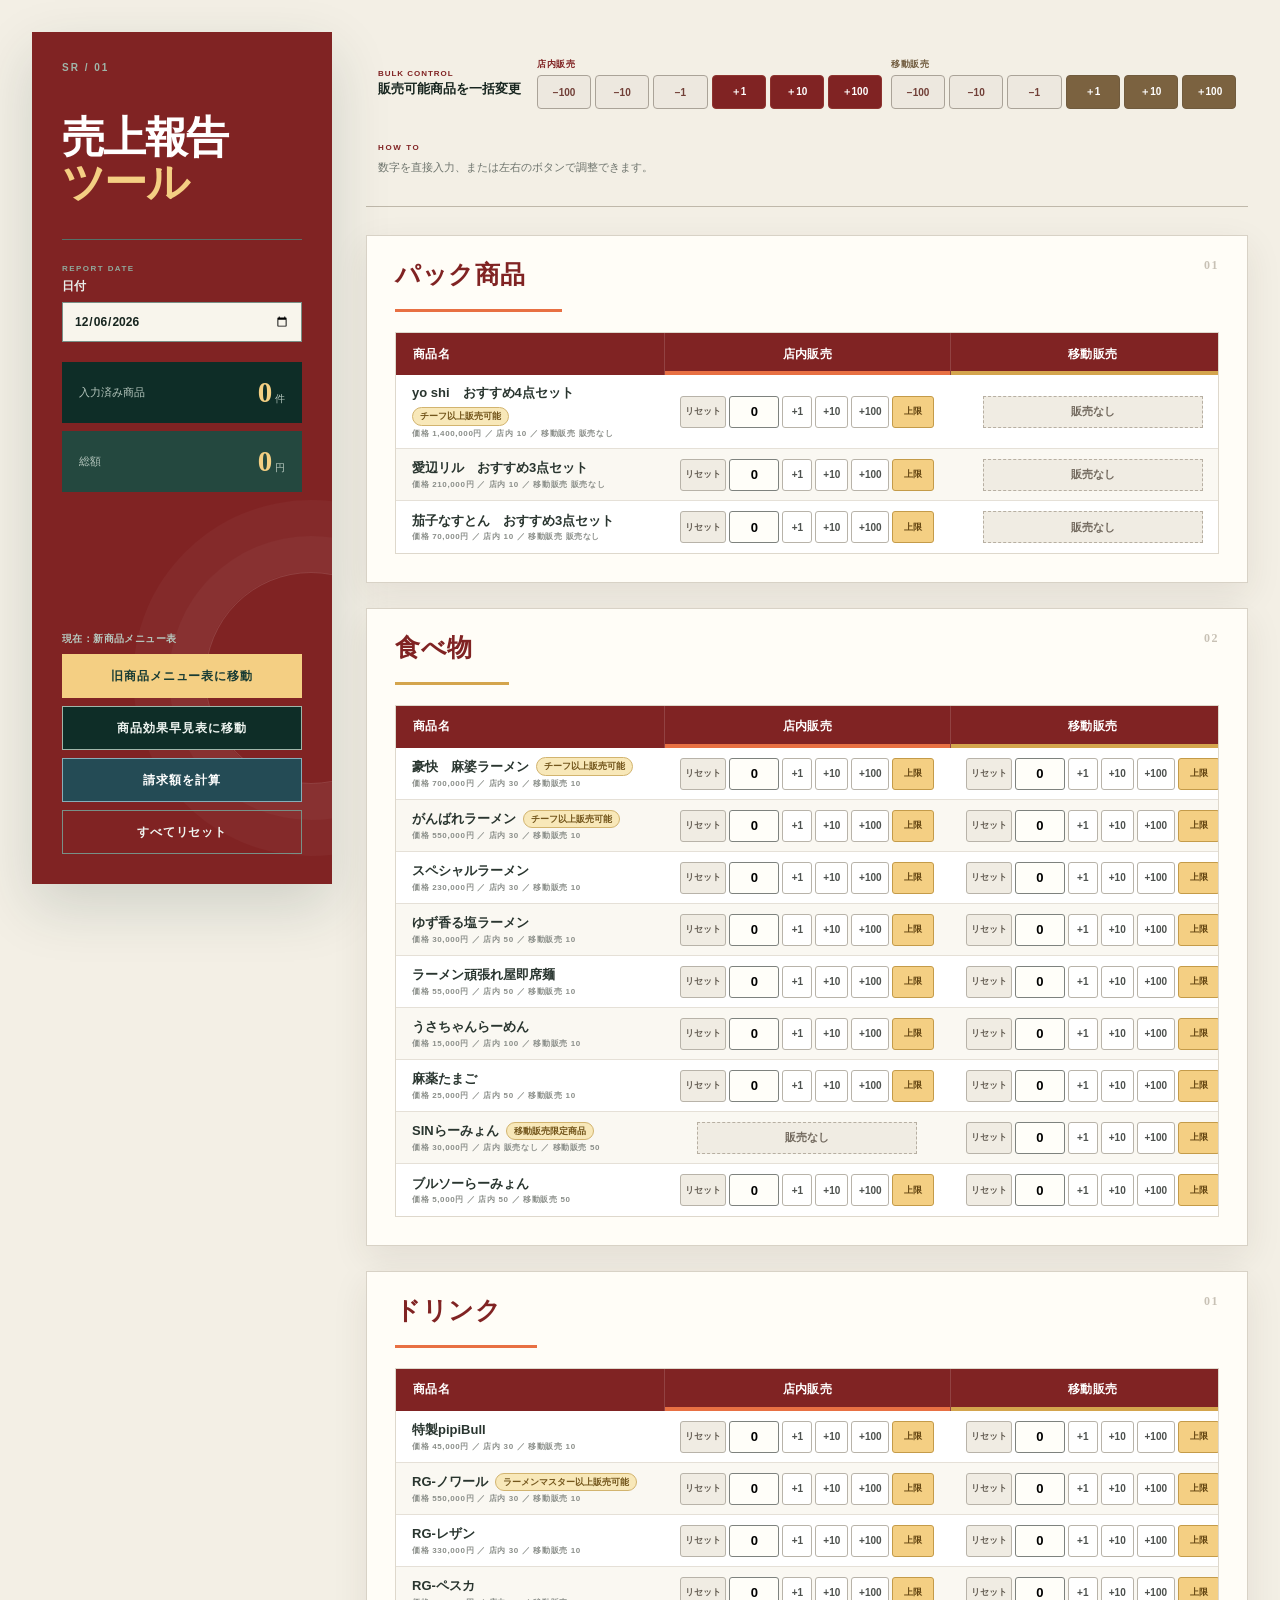
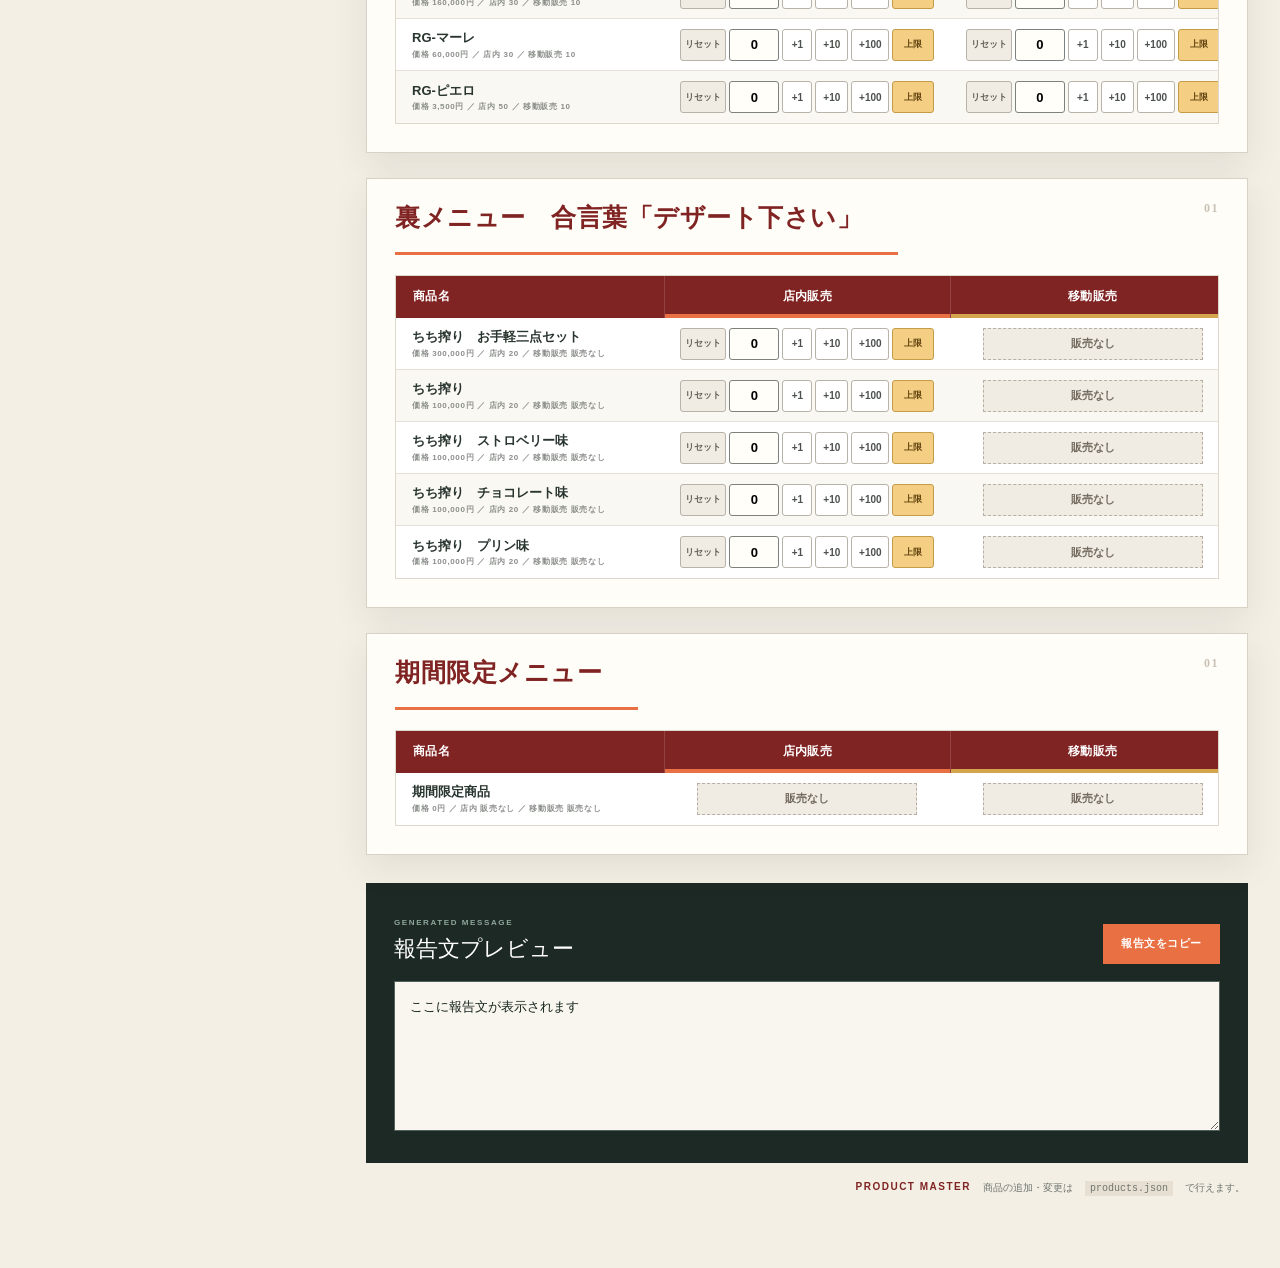
==== commit b637b748: "最適化" ====
--- a/index.html
+++ b/index.html
@@ -7,8 +7,8 @@
     <meta name="description" content="商品の販売数を入力して、報告文を作成できる売上報告ツールです。">
     <title>売上報告ツール</title>
     <link rel="icon" href="favicon.svg">
-    <link rel="stylesheet" href="styles.css?v=20260903-2">
-    <script src="app.js?v=20260903-2" defer></script>
+    <link rel="stylesheet" href="styles.css?v=20260903-5">
+    <script src="app.js?v=20260903-5" defer></script>
   </head>
   <body>
     <main class="app-shell">
--- a/styles.css
+++ b/styles.css
@@ -223,6 +223,9 @@
 .billing-product { min-width: 0; }
 .billing-product strong { display: block; overflow-wrap: anywhere; font-size: 13px; }
 .billing-product small { display: block; margin-top: 4px; color: var(--muted); font-size: 10px; }
+.billing-product-meta { margin-top: 7px; display: flex; flex-wrap: wrap; gap: 4px 10px; }
+.billing-product-meta span { padding: 3px 6px; border-radius: 4px; background: #eee9df; color: #6c655b; font-size: 9px; }
+.billing-product-meta b { color: #2f463c; }
 .billing-quantity { display: grid; gap: 5px; }
 .billing-step-row { display: grid; grid-template-columns: repeat(3, 1fr); gap: 4px; }
 .billing-quantity button,
@@ -230,6 +233,10 @@
 .billing-quantity button { background: #e7e0d2; color: var(--ink); font-size: 11px; font-weight: 900; }
 .billing-step-row.decrease button { background: #eee8df; color: #70463a; }
 .billing-step-row.increase button { background: #dce8df; color: #24523e; }
+.billing-quantity .billing-limit-button { height: 32px; border-color: #c49b49; background: #f4cf83; color: #5f4213; }
+.billing-quantity .billing-limit-button strong { font-weight: 900; }
+.billing-quantity .billing-limit-button:hover:not(:disabled) { border-color: #9f7223; background: #ffe2a5; color: #4f350b; }
+.billing-quantity .billing-limit-button:disabled { border-color: #c7c1b7; background: #e8e4dc; color: #8c867c; cursor: not-allowed; opacity: .7; }
 .billing-quantity button:hover { border-color: var(--orange); background: #fff0e6; }
 .billing-quantity input { padding: 2px; background: #fff; text-align: center; font-size: 14px; font-weight: 800; appearance: textfield; }
 .billing-quantity input::-webkit-inner-spin-button,
@@ -349,15 +356,17 @@
 .menu-table tr:last-child td { border-bottom: 0; }
 .product-name { padding-left: 16px !important; color: #29352f; font-size: 13px; font-weight: 800; line-height: 1.35; overflow-wrap: anywhere; }
 .product-name small { display: block; margin-top: 3px; color: #8a8e89; font-size: 8px; font-weight: 700; letter-spacing: .08em; }
+.product-title-line { display: flex; align-items: center; flex-wrap: wrap; gap: 5px 7px; }
+.product-tag { display: inline-block; padding: 3px 7px; border: 1px solid #d2b46f; border-radius: 999px; background: #f8e8b9; color: #73561c; font-size: 9px; font-weight: 900; line-height: 1.2; }
 
 .counter {
-  width: min(100%, 240px);
+  width: min(100%, 260px);
   margin: 0 auto;
   display: grid;
-  grid-template-columns: 58px minmax(52px, 64px) 34px 38px 42px;
+  grid-template-columns: 46px minmax(42px, 50px) 30px 33px 38px 42px;
   justify-content: center;
   align-items: stretch;
-  gap: 4px;
+  gap: 3px;
 }
 .counter button {
   height: 32px;
@@ -372,6 +381,9 @@
 .counter button:hover { border-color: var(--orange); background: #fff3e9; color: #a33e19; }
 .counter .counter-reset { background: #f0ece3; color: #655e54; font-size: 9px; }
 .counter .counter-reset:hover { border-color: var(--red); background: var(--red-soft); color: var(--red); }
+.counter .counter-limit { border-color: #c49b49; background: #f4cf83; color: #654713; font-size: 9px; }
+.counter .counter-limit:hover:not(:disabled) { border-color: #9f7223; background: #ffe2a5; color: #4f350b; }
+.counter .counter-limit:disabled { border-color: #c7c1b7; background: #e8e4dc; color: #999187; cursor: not-allowed; opacity: .7; }
 .counter button:focus-visible, .counter input:focus-visible { outline: 3px solid #e9b85f; outline-offset: 1px; }
 .counter input {
   width: 100%;
@@ -513,7 +525,8 @@
   .counter {
     width: 100%;
     max-width: none;
-    grid-template-columns: 52px minmax(42px, 1fr) 34px 38px 42px;
+    grid-template-columns: 46px minmax(42px, 1fr) 30px 34px 39px 43px;
+    gap: 3px;
   }
   .counter-note { width: 100%; max-width: none; }
   .report-actions { align-items: flex-start; flex-direction: column; }
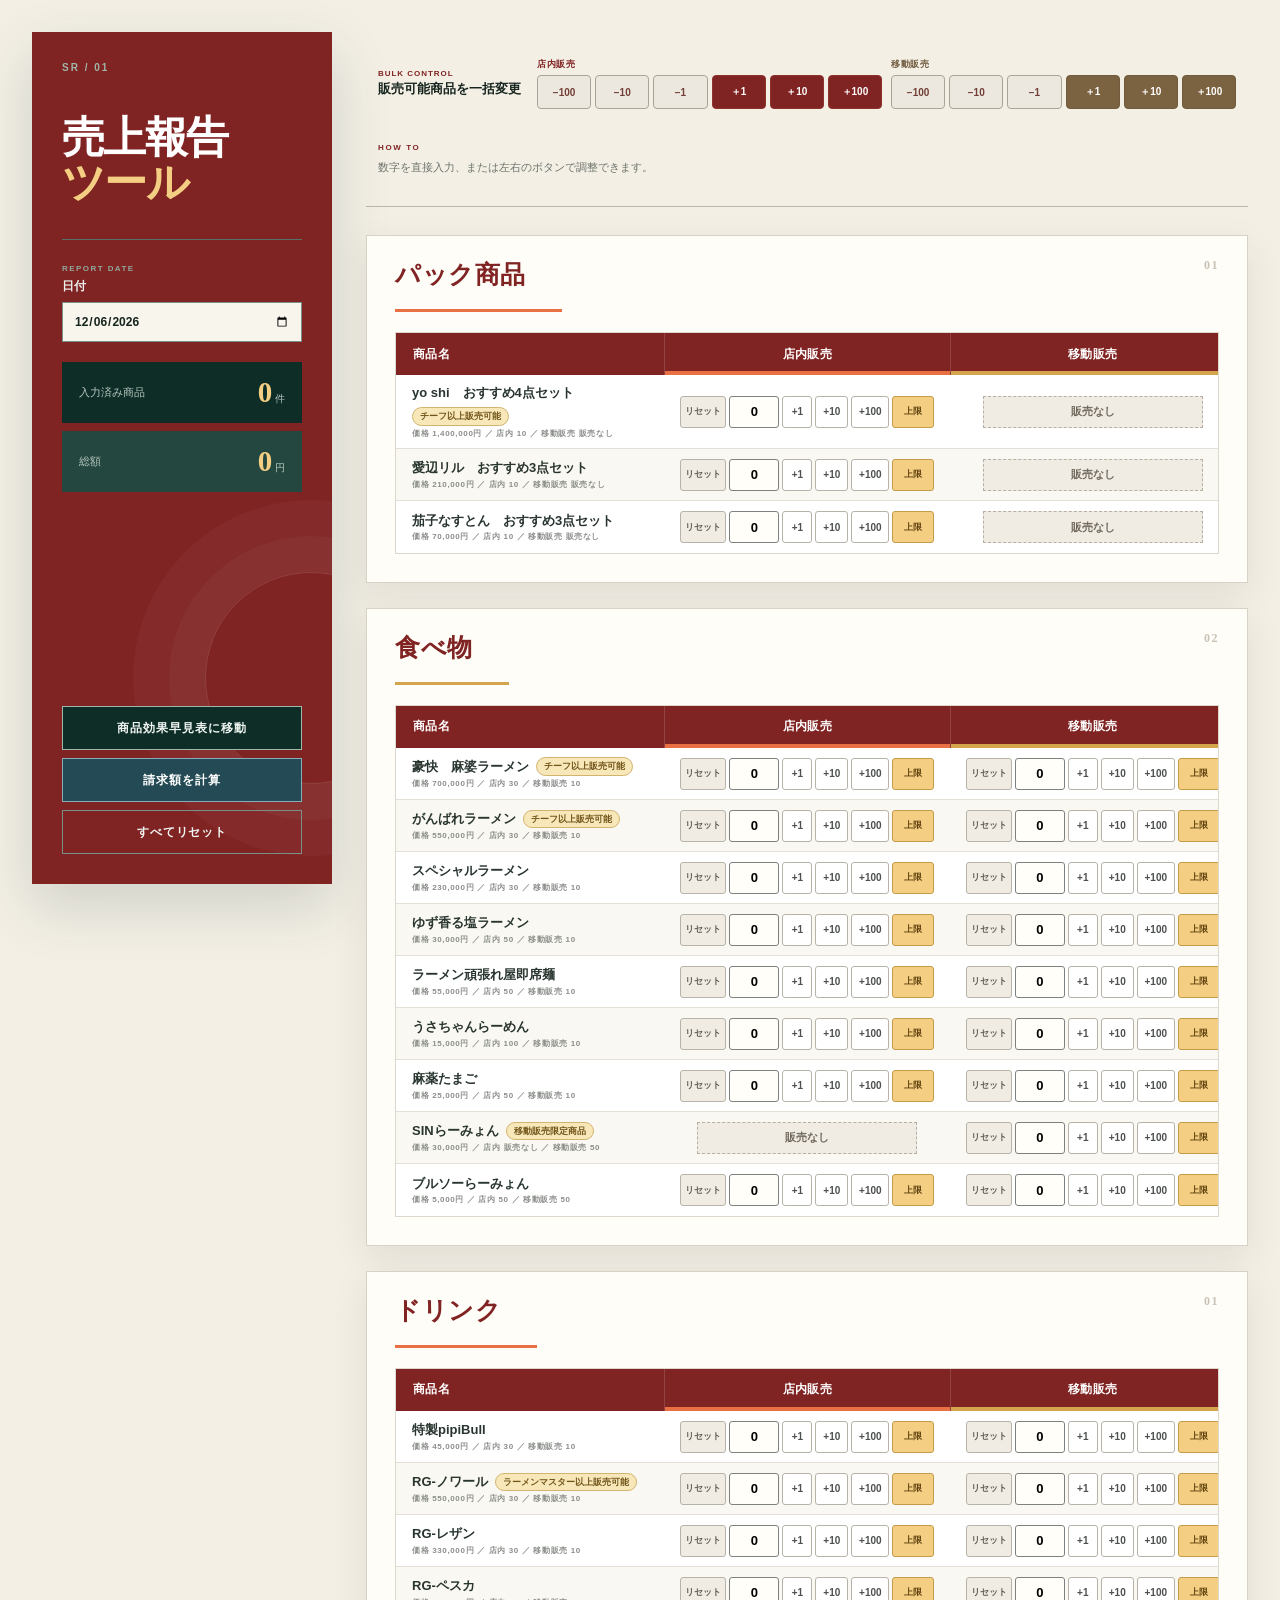
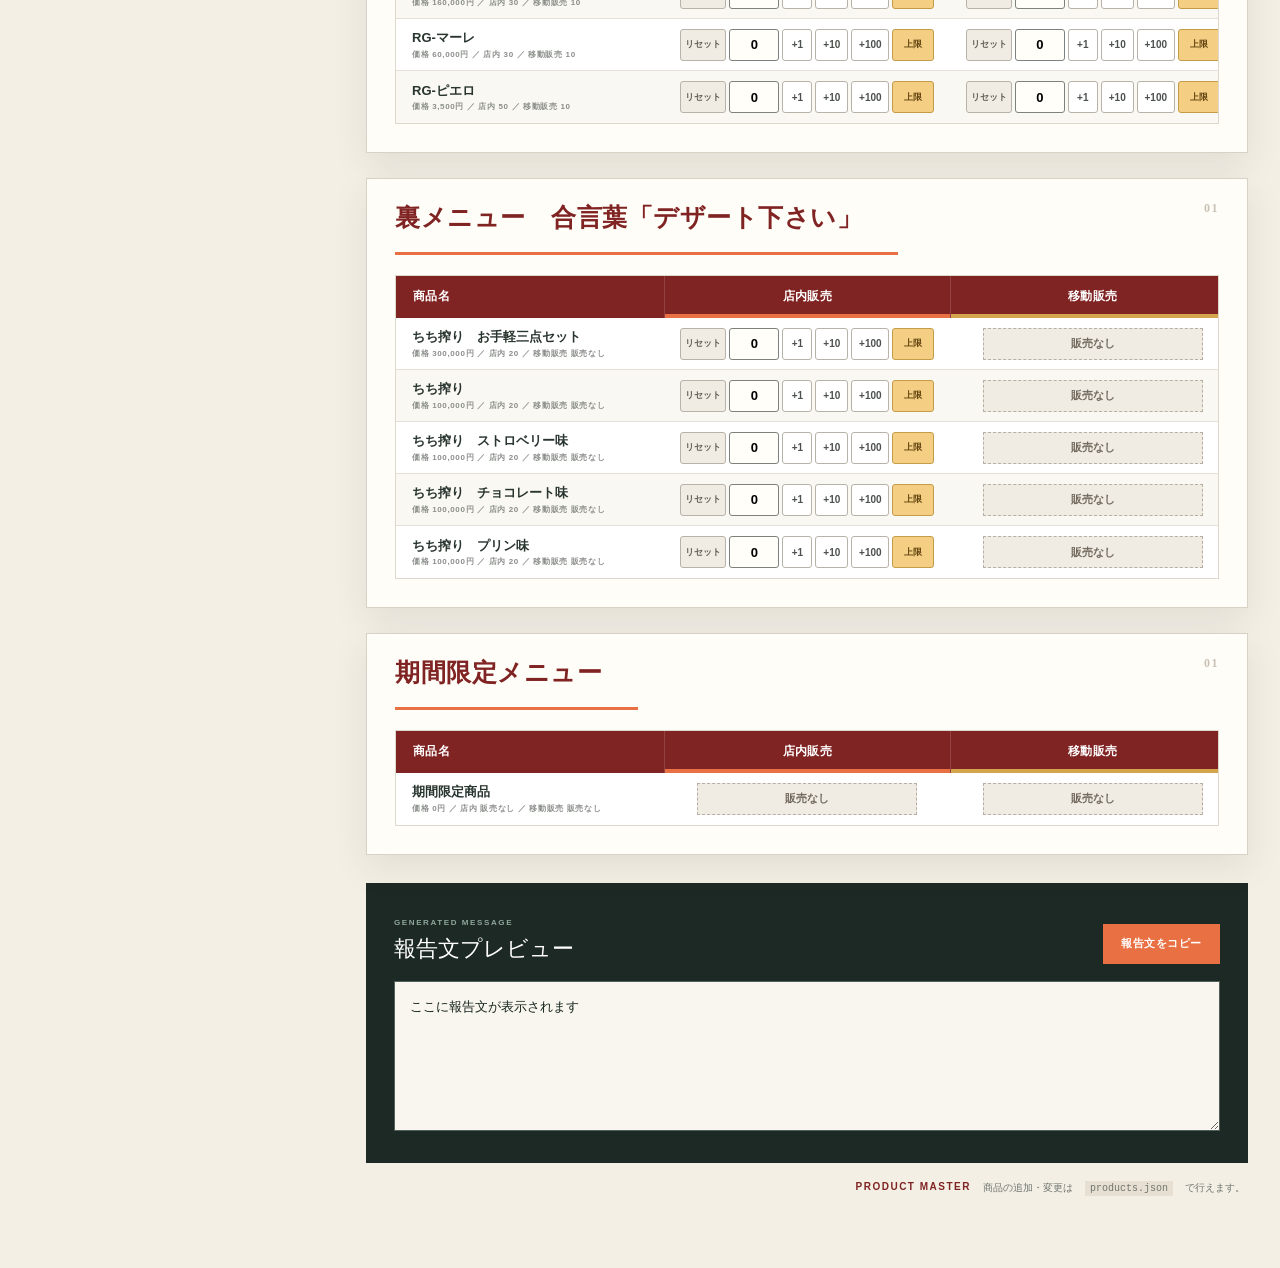
==== commit 9f98a2d5: "旧商品削除" ====
--- a/index.html
+++ b/index.html
@@ -7,8 +7,8 @@
     <meta name="description" content="商品の販売数を入力して、報告文を作成できる売上報告ツールです。">
     <title>売上報告ツール</title>
     <link rel="icon" href="favicon.svg">
-    <link rel="stylesheet" href="styles.css?v=20260903-5">
-    <script src="app.js?v=20260903-5" defer></script>
+    <link rel="stylesheet" href="styles.css?v=20260906-2">
+    <script src="app.js?v=20260906-1" defer></script>
   </head>
   <body>
     <main class="app-shell">
@@ -36,11 +36,11 @@
           <p><strong id="sales-total">0</strong><small> 円</small></p>
         </div>
 
-        <p id="current-menu-label" class="current-menu-label">現在：新商品メニュー表</p>
-        <button id="menu-switch-button" class="menu-switch-button" type="button" disabled>旧商品メニュー表に移動</button>
-        <a class="effect-page-link" href="effect.html">商品効果早見表に移動</a>
-        <button id="calculator-open-button" class="calculator-open-button" type="button" aria-haspopup="dialog" aria-controls="calculator-overlay" disabled>請求額を計算</button>
-        <button id="reset-button" class="reset-button" type="button">すべてリセット</button>
+        <nav class="utility-actions" aria-label="補助操作">
+          <a class="effect-page-link" href="effect.html">商品効果早見表に移動</a>
+          <button id="calculator-open-button" class="calculator-open-button" type="button" aria-haspopup="dialog" aria-controls="calculator-overlay" disabled>請求額を計算</button>
+          <button id="reset-button" class="reset-button" type="button">すべてリセット</button>
+        </nav>
       </aside>
 
       <section class="work-area">
--- a/styles.css
+++ b/styles.css
@@ -117,7 +117,15 @@
 .count-card small,
 .total-card small { color: #b6c7be; font-size: 10px; }
 
-.menu-switch-button,
+.utility-actions {
+  position: relative;
+  z-index: 1;
+  margin-top: auto;
+  padding-top: 24px;
+  display: grid;
+  gap: 8px;
+}
+
 .effect-page-link,
 .calculator-open-button,
 .reset-button {
@@ -134,7 +142,6 @@
   text-decoration: none;
 }
 .effect-page-link {
-  margin-top: 8px;
   display: grid;
   place-items: center;
   border-color: #9fb6aa;
@@ -143,30 +150,12 @@
 }
 .effect-page-link:hover { border-color: #f4cf83; color: #f4cf83; }
 .calculator-open-button {
-  margin-top: 8px;
   border-color: #86aeb8;
   background: #244b55;
   color: #fff;
 }
 .calculator-open-button:hover { border-color: #bce8f1; background: #2d5d68; }
 .calculator-open-button:disabled { cursor: not-allowed; opacity: .6; }
-.current-menu-label {
-  position: relative;
-  z-index: 1;
-  margin: auto 0 8px;
-  color: #b6c7be;
-  font-size: 10px;
-  font-weight: 700;
-  letter-spacing: .04em;
-}
-.menu-switch-button {
-  border-color: #f4cf83;
-  background: #f4cf83;
-  color: #173b33;
-}
-.menu-switch-button:hover:not(:disabled) { background: #ffe0a0; }
-.menu-switch-button:disabled { cursor: not-allowed; opacity: .6; }
-.reset-button { margin-top: 8px; }
 .reset-button:hover { border-color: #f4cf83; color: #f4cf83; }
 
 .calculator-overlay {
@@ -476,11 +465,7 @@
   .app-header h1 em { margin-left: 8px; }
   .report-meta { margin-top: 22px; }
   .count-card { margin-top: 16px; }
-  .current-menu-label { margin-top: 18px; }
-  .menu-switch-button,
-  .effect-page-link,
-  .calculator-open-button,
-  .reset-button { margin-top: 8px; }
+  .utility-actions { margin-top: 24px; padding-top: 0; }
   .work-area { padding-top: 15px; }
   .work-header { min-height: 82px; padding-inline: 8px; align-items: flex-start; flex-direction: column; }
   .bulk-controls { grid-template-columns: 1fr; }
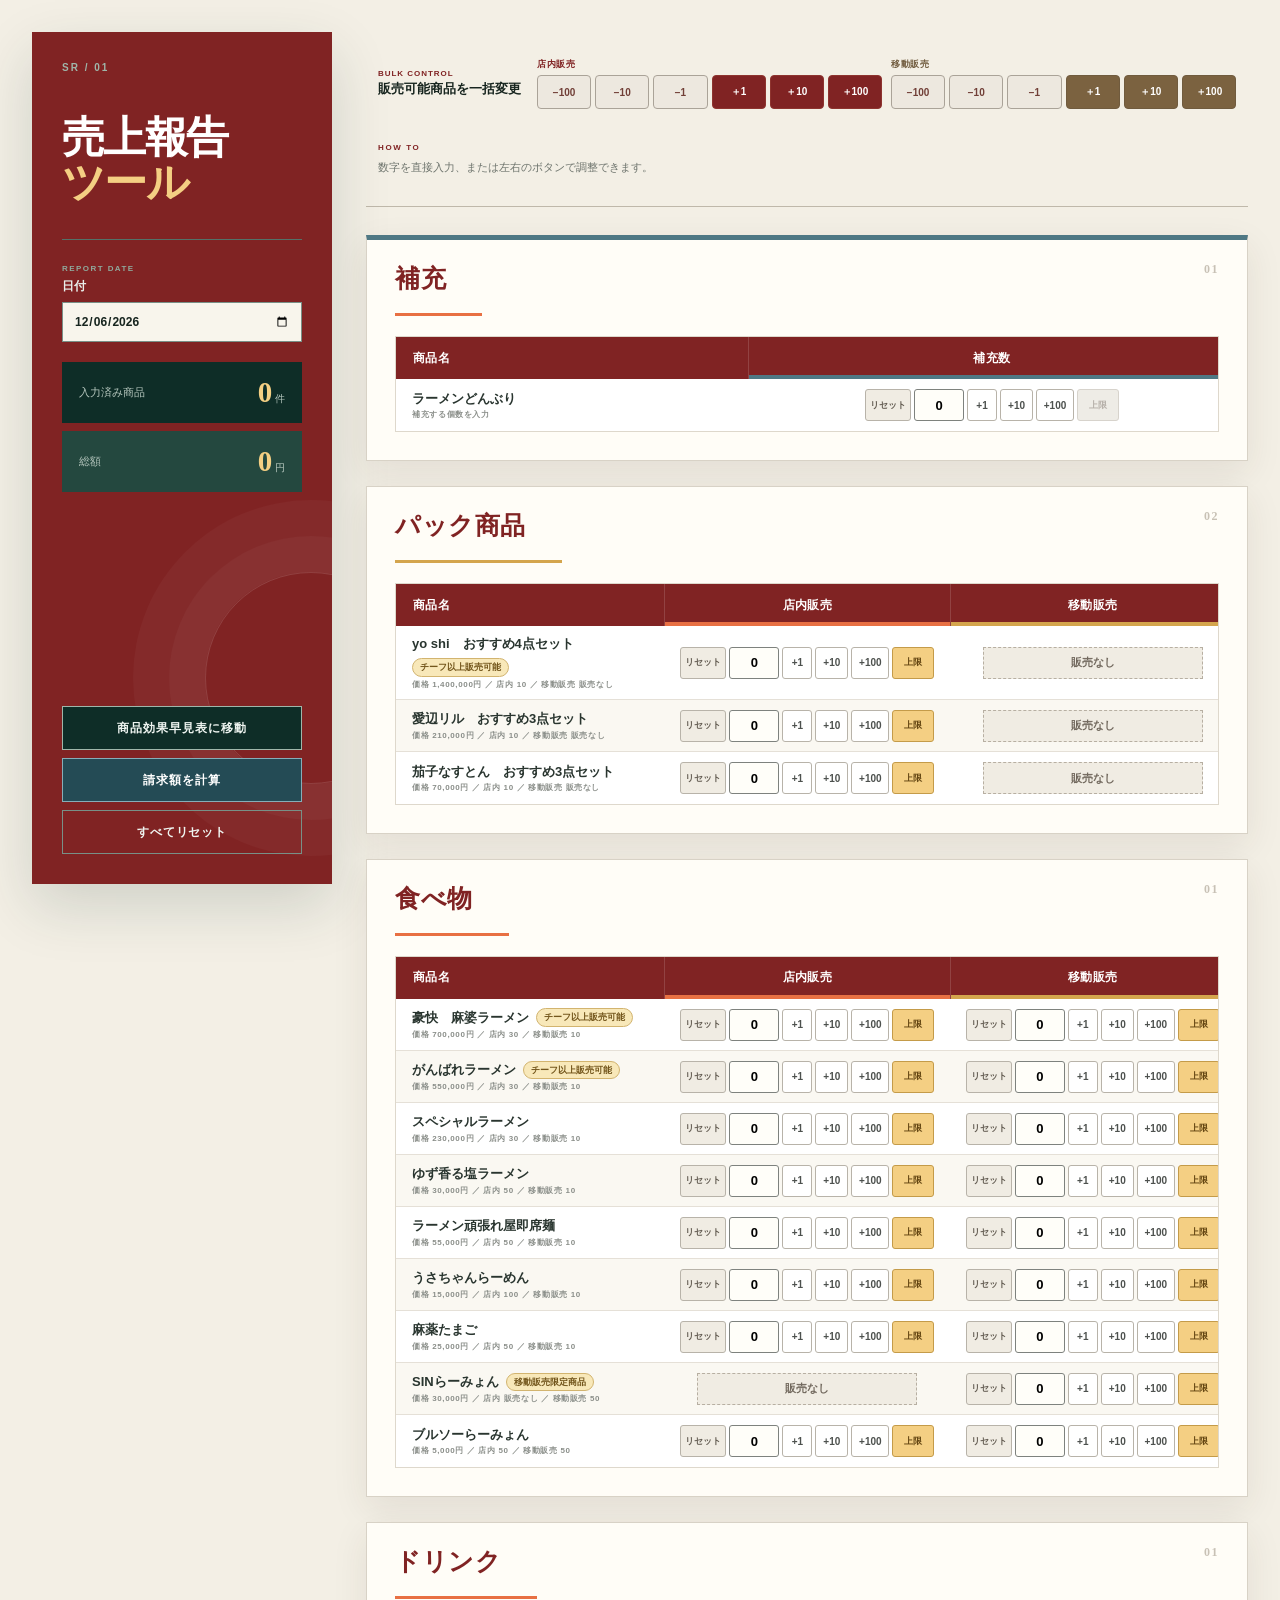
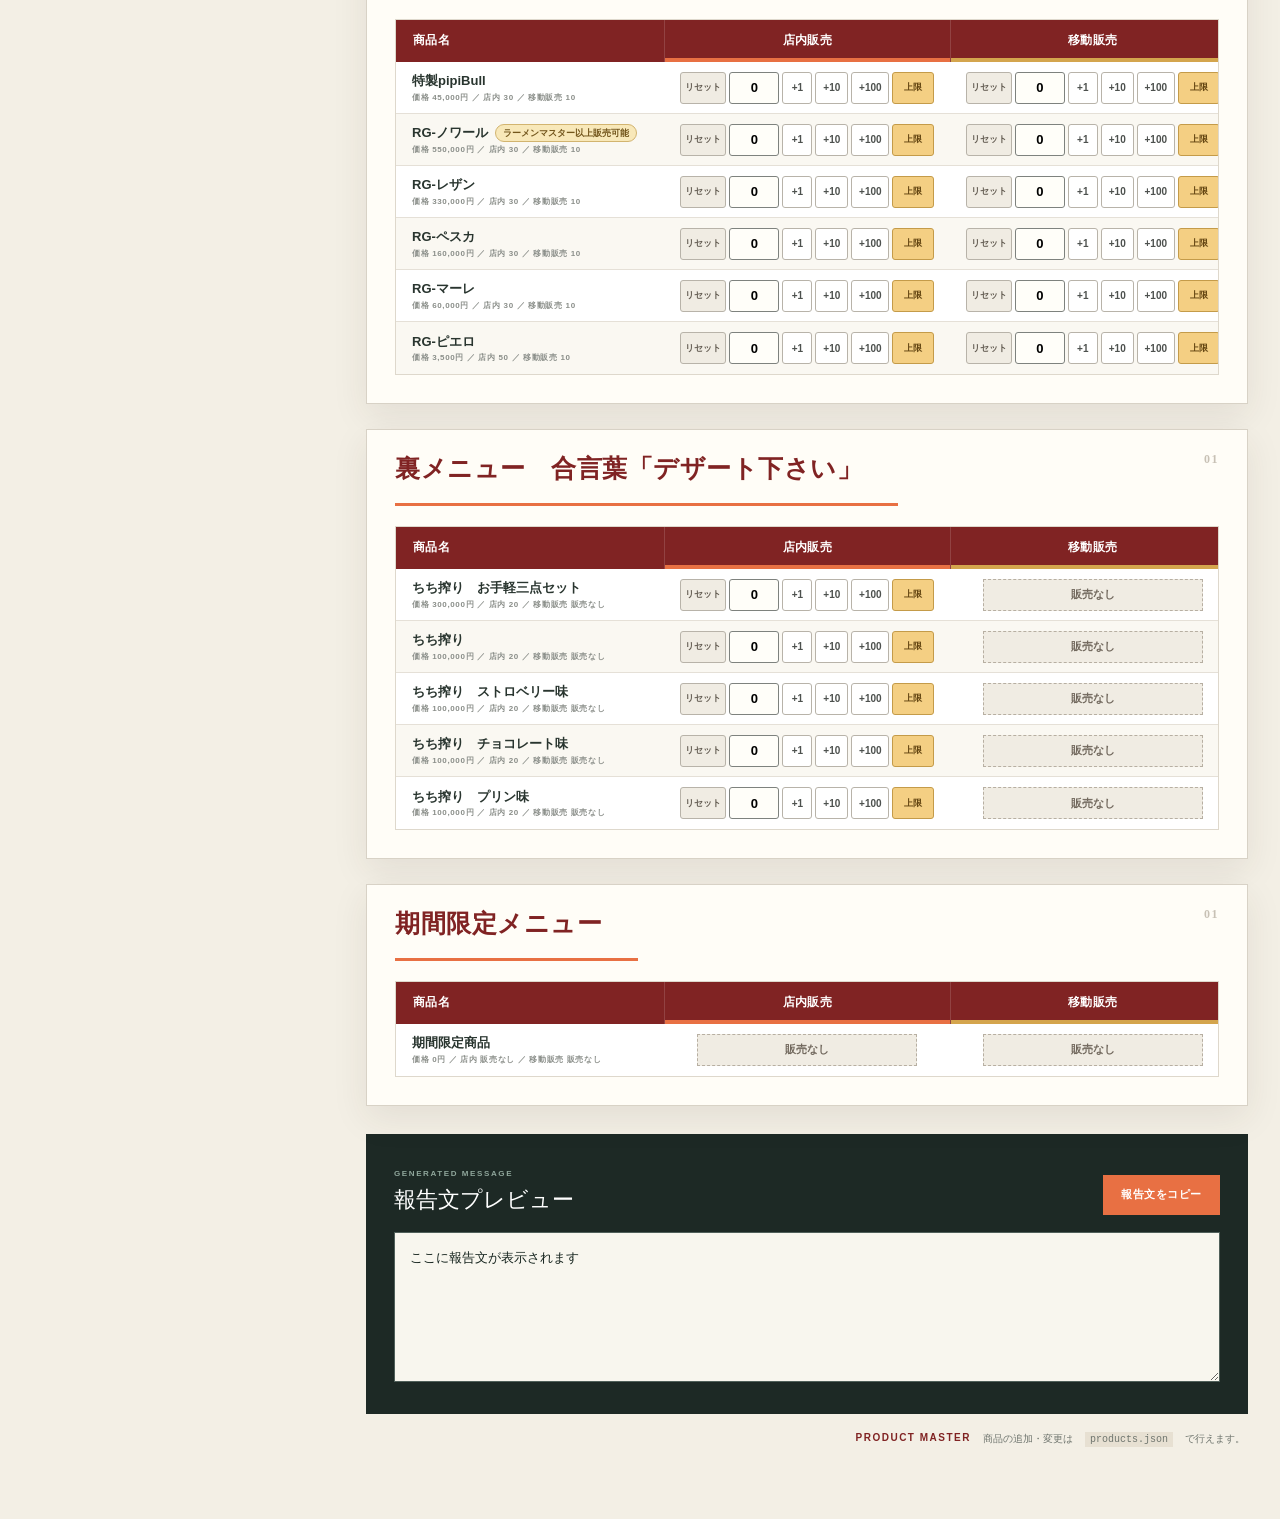
==== commit 52075c04: "補充対応" ====
--- a/index.html
+++ b/index.html
@@ -7,8 +7,8 @@
     <meta name="description" content="商品の販売数を入力して、報告文を作成できる売上報告ツールです。">
     <title>売上報告ツール</title>
     <link rel="icon" href="favicon.svg">
-    <link rel="stylesheet" href="styles.css?v=20260906-2">
-    <script src="app.js?v=20260906-1" defer></script>
+    <link rel="stylesheet" href="styles.css?v=20260919-1">
+    <script src="app.js?v=20260919-2" defer></script>
   </head>
   <body>
     <main class="app-shell">
--- a/styles.css
+++ b/styles.css
@@ -339,6 +339,10 @@
 .menu-table th:not(:first-child) { width: 34%; }
 .menu-table th:nth-child(2) { box-shadow: inset 0 -4px var(--orange); }
 .menu-table th:nth-child(3) { box-shadow: inset 0 -4px var(--gold); }
+.replenishment-panel { border-top: 5px solid var(--blue); }
+.replenishment-table th:first-child { width: 42%; }
+.replenishment-table th:not(:first-child) { width: 58%; }
+.replenishment-table th:nth-child(2) { box-shadow: inset 0 -4px var(--blue); }
 
 .menu-table td { height: 52px; padding: 9px 12px; border-bottom: 1px solid #e5e0d7; background: #fff; vertical-align: middle; }
 .menu-table tr:nth-child(even) td { background: #faf8f2; }
@@ -507,6 +511,7 @@
   }
   .menu-table td:nth-child(2)::before { content: "店内販売"; }
   .menu-table td:nth-child(3)::before { content: "移動販売"; }
+  .replenishment-table td:nth-child(2)::before { content: "補充数"; }
   .counter {
     width: 100%;
     max-width: none;
